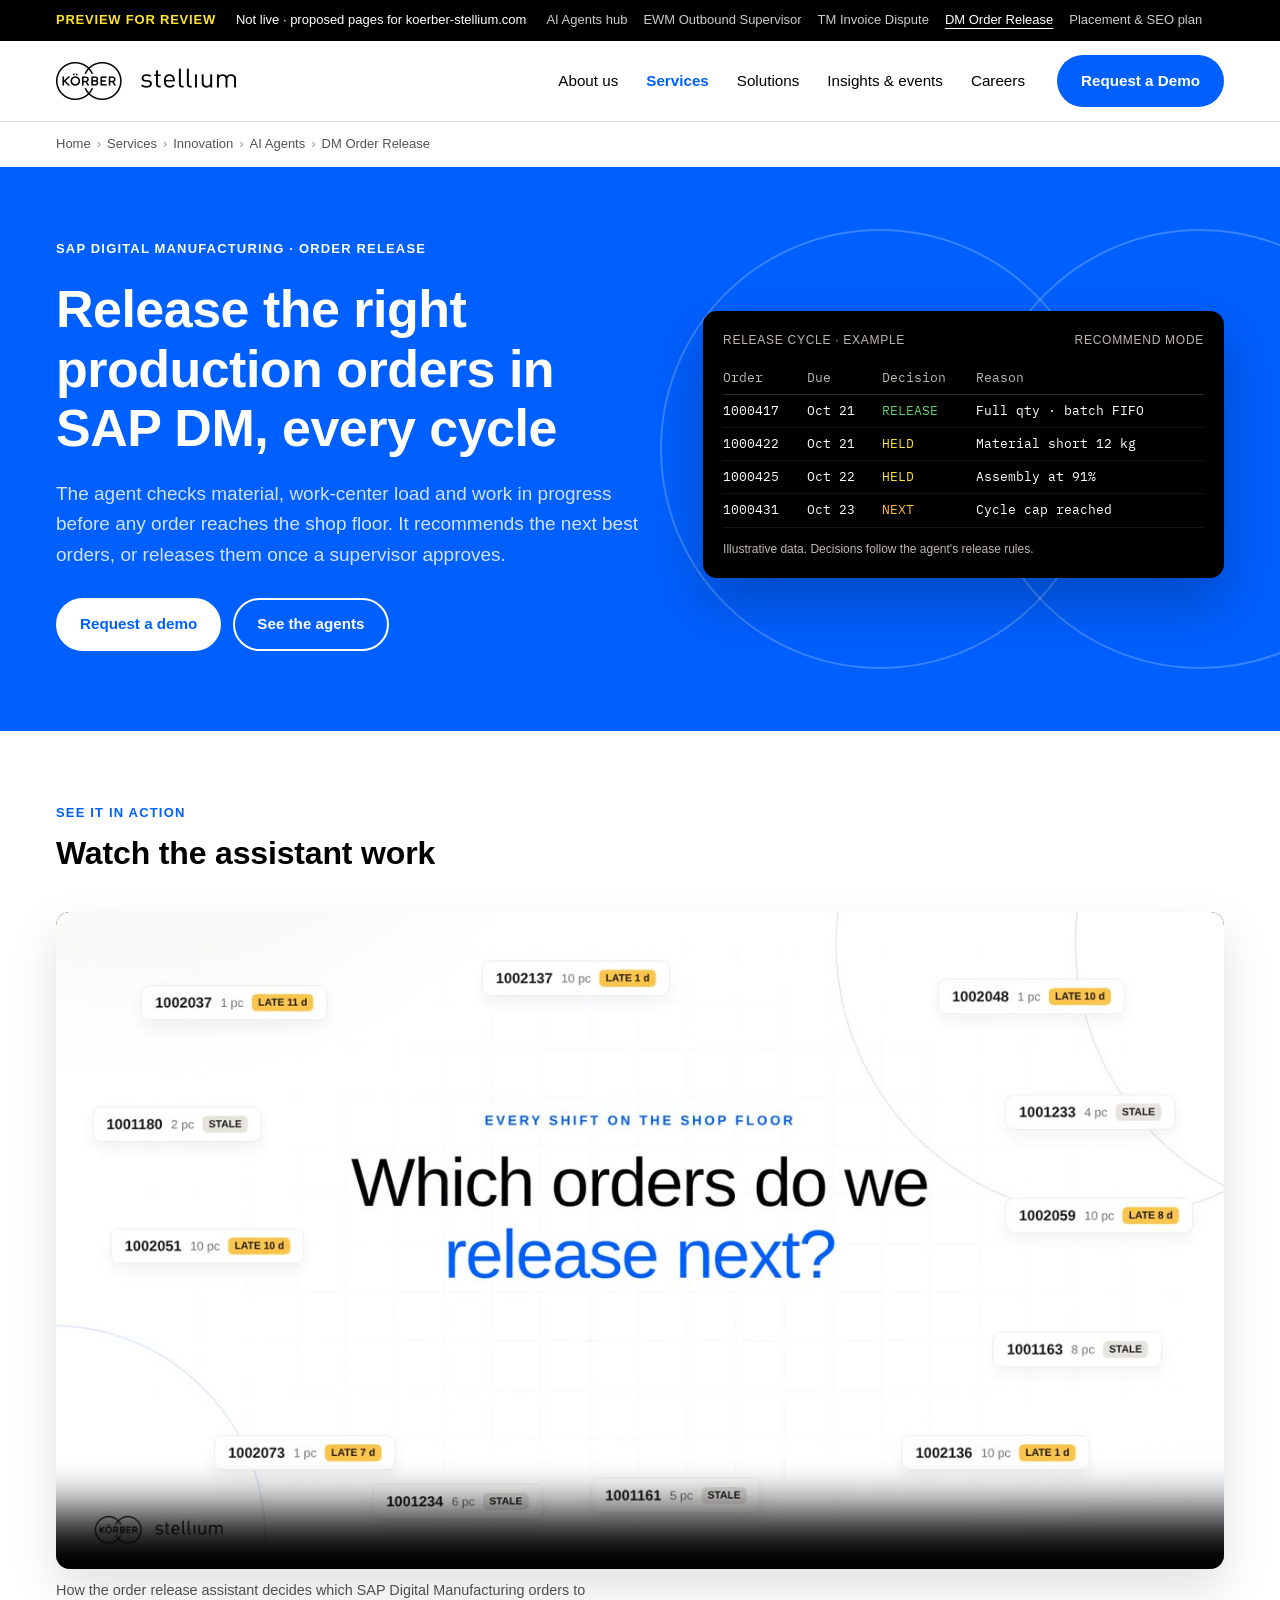
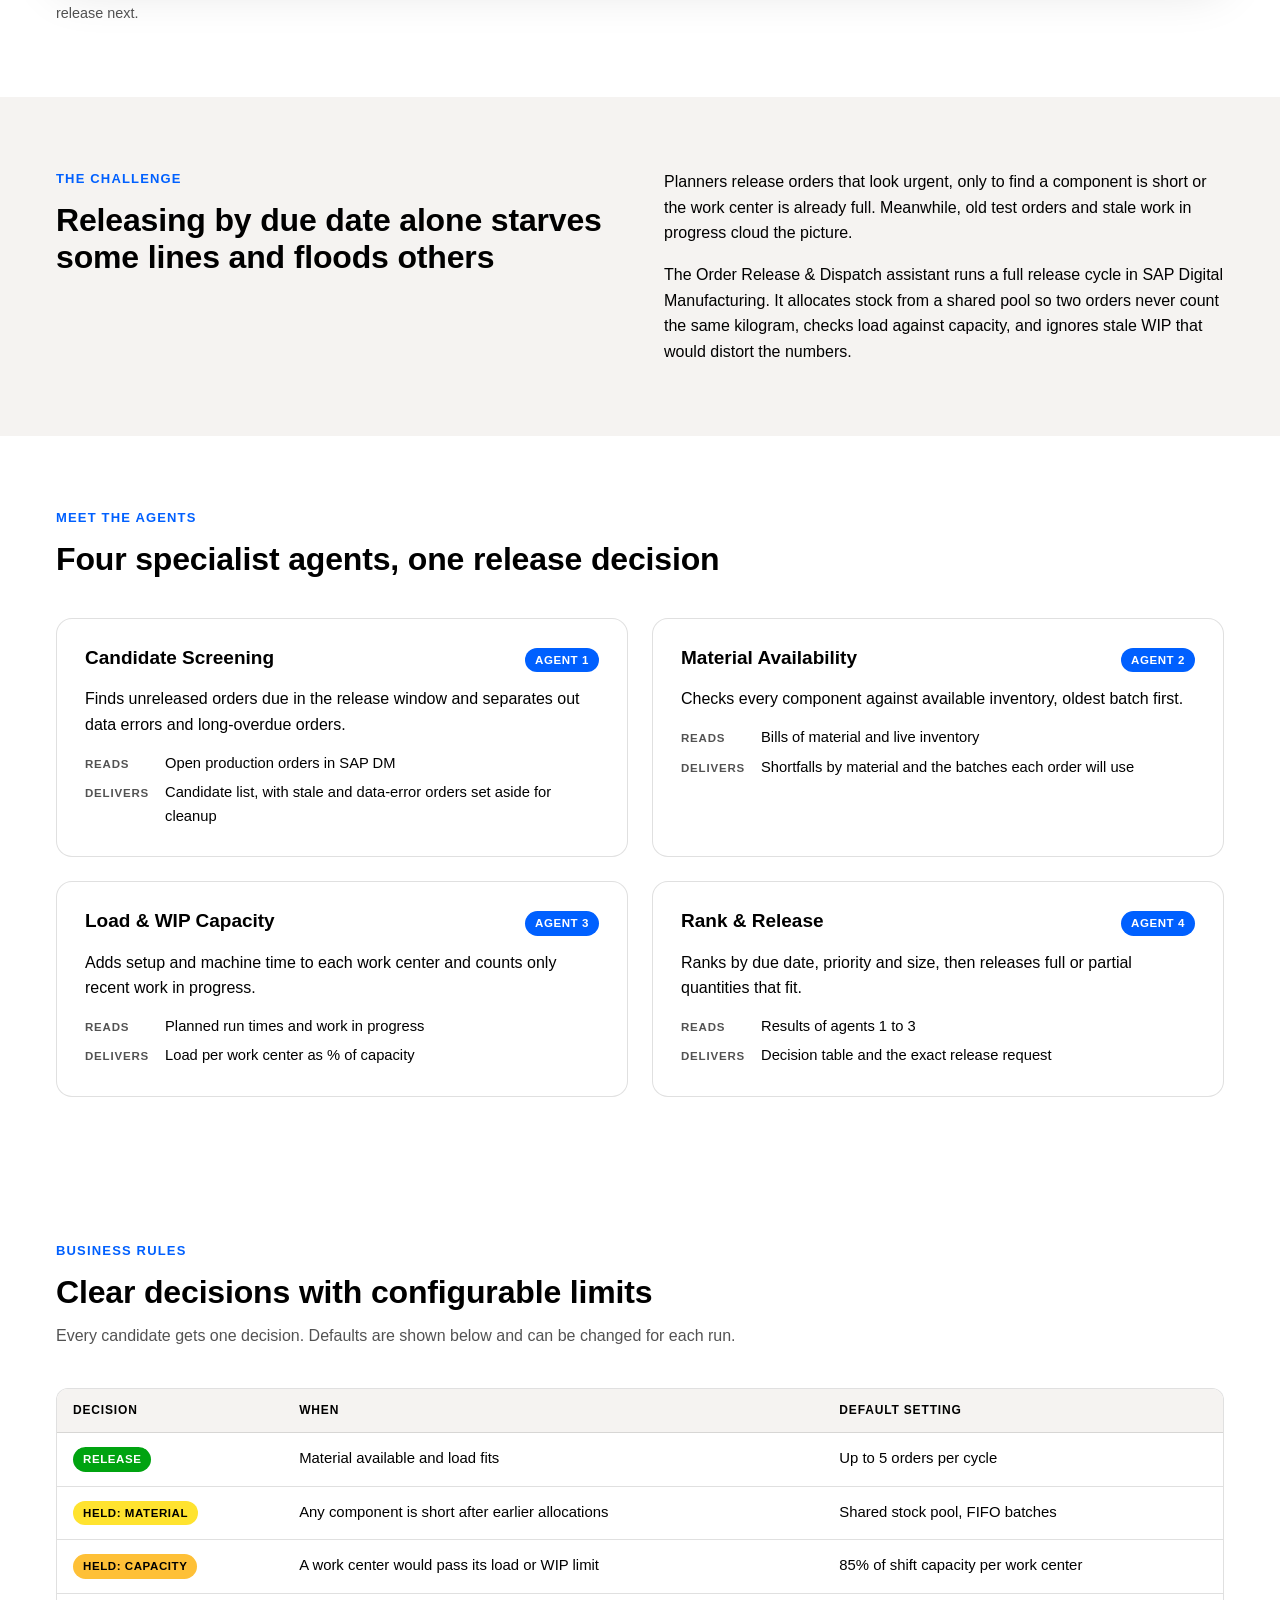
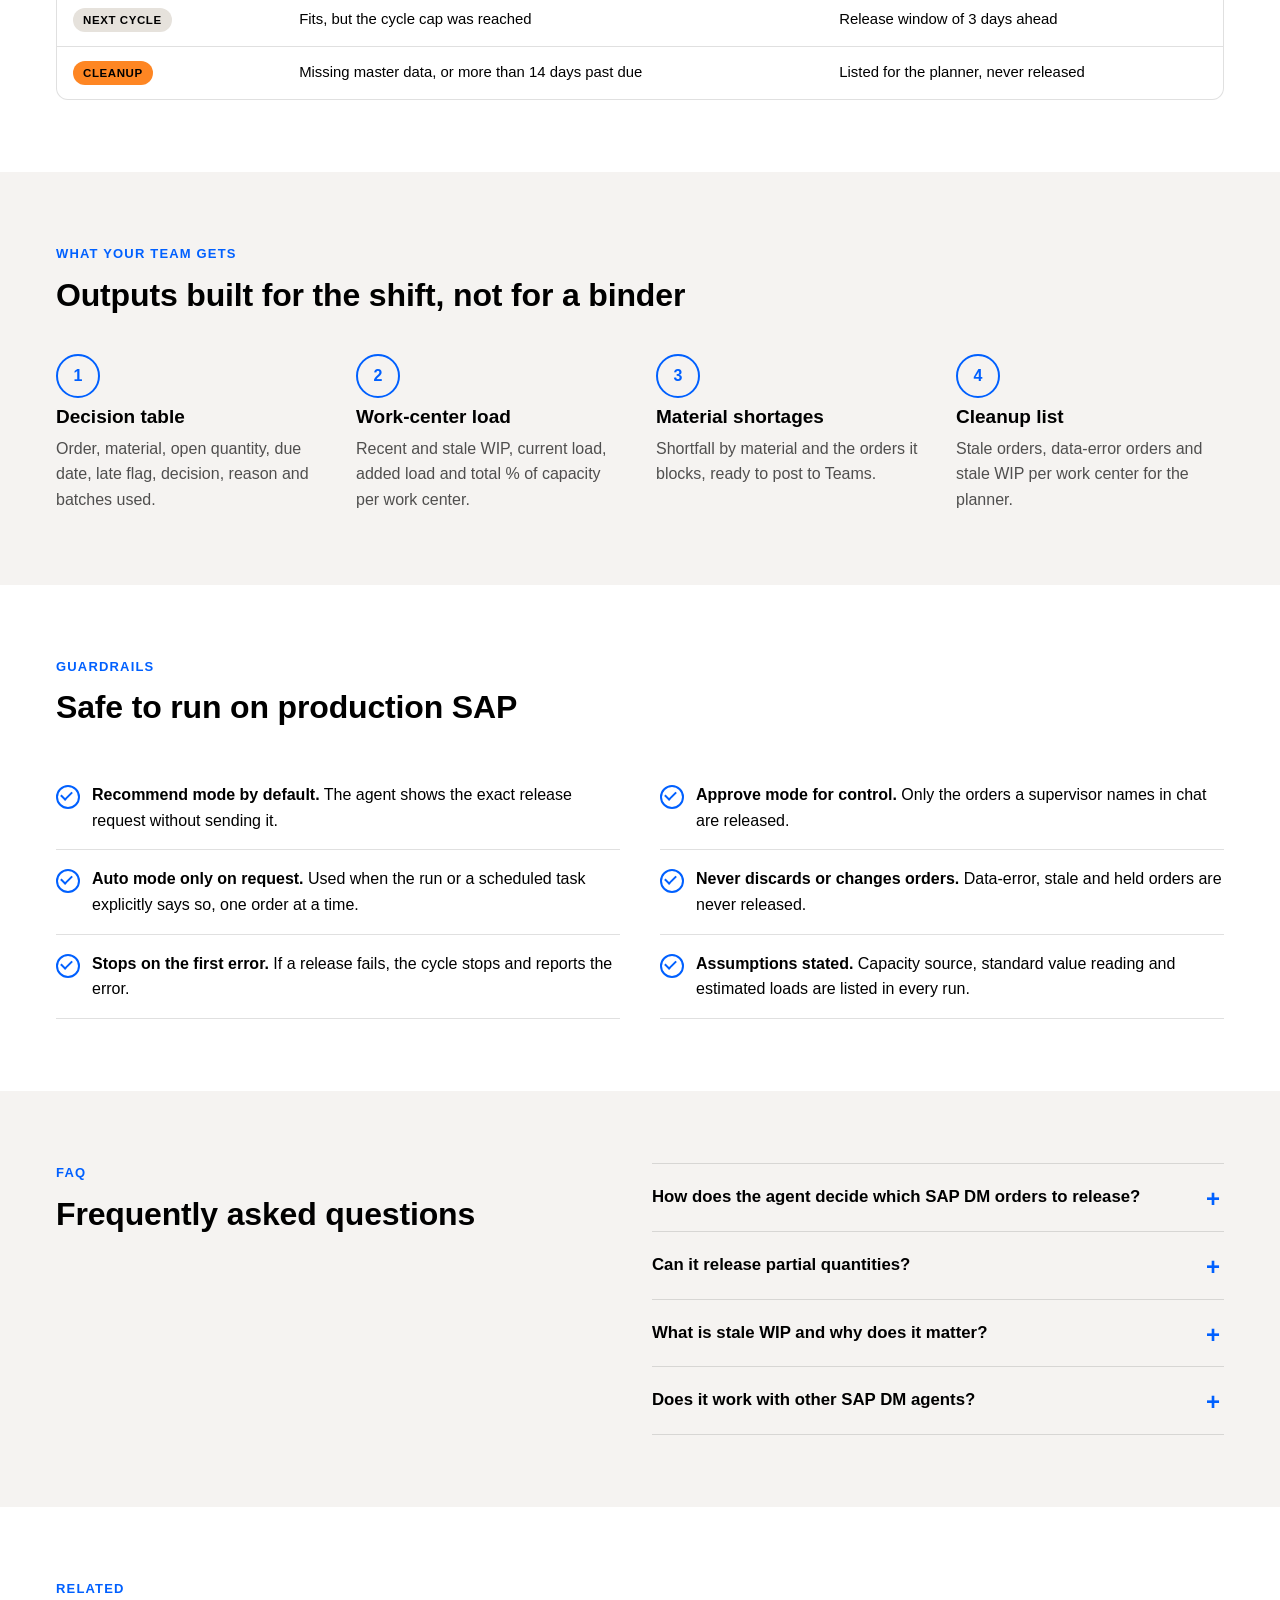
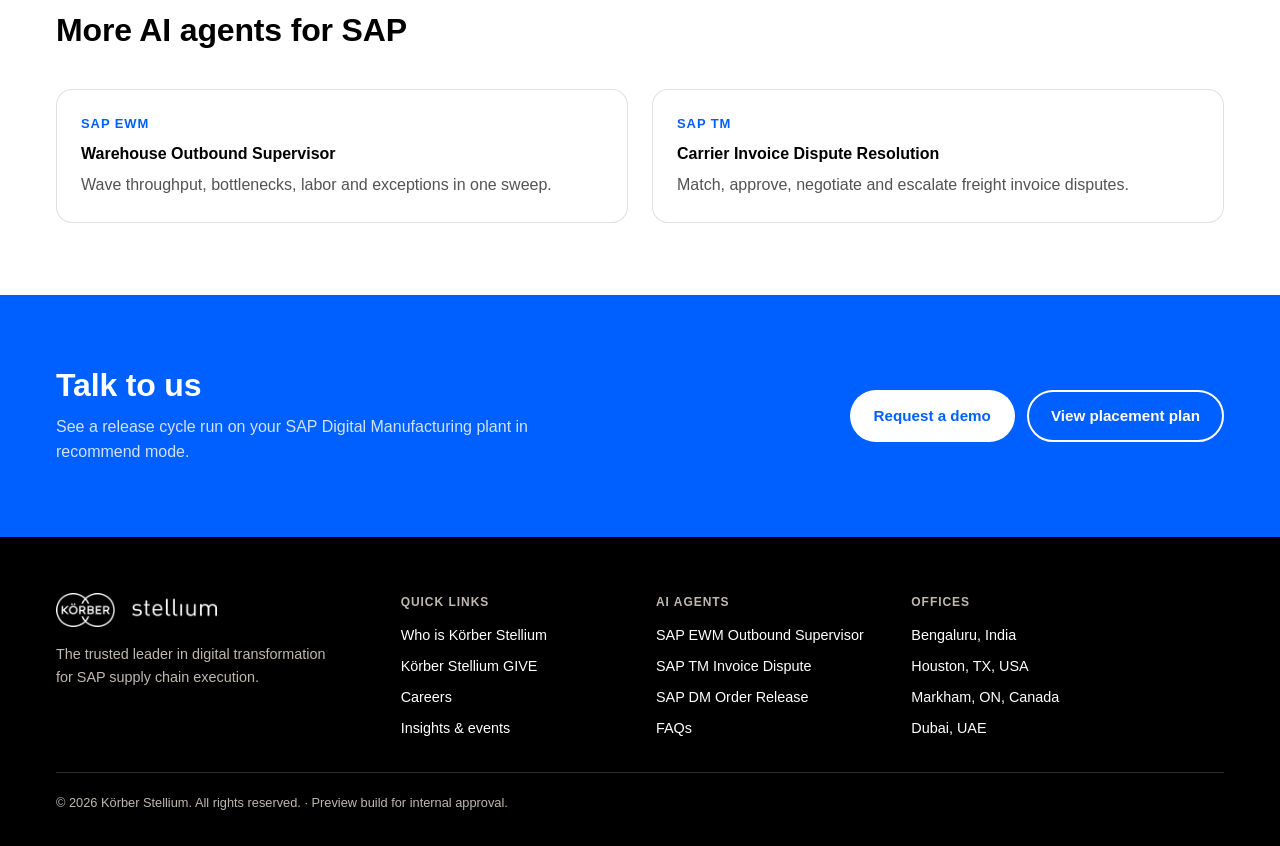
==== dm-order-release-agent.html @ d1a4d984 "first commit" ====
<!doctype html><html lang="en"><head><meta charset="utf-8"><meta name="viewport" content="width=device-width, initial-scale=1, viewport-fit=cover"><title>SAP DM Order Release AI Agent | Körber Stellium</title>
<meta name="claude:viewport-fit-sides" content="cover">
<meta name="description" content="AI agent for SAP Digital Manufacturing: checks material, load and WIP, then recommends or releases the next best production orders.">
<meta name="keywords" content="SAP Digital Manufacturing order release, SAP DM AI agent, production order dispatch, MES order release automation, WIP capacity check">
<meta name="robots" content="noindex, nofollow"><!-- preview only: switch to "index, follow" on koerber-stellium.com -->
<link rel="canonical" href="https://koerber-stellium.com/our-services/innovation/ai-agents/sap-dm-order-release-agent/">
<meta property="og:type" content="website"><meta property="og:site_name" content="Körber Stellium">
<meta property="og:title" content="SAP DM Order Release AI Agent | Körber Stellium"><meta property="og:description" content="AI agent for SAP Digital Manufacturing: checks material, load and WIP, then recommends or releases the next best production orders."><meta property="og:url" content="https://koerber-stellium.com/our-services/innovation/ai-agents/sap-dm-order-release-agent/">
<meta property="og:image" content="https://koerber-stellium.com/wp-content/uploads/ai-agents/dm-order-release-agent.jpg"><meta property="og:image:width" content="1280"><meta property="og:image:height" content="720"><meta property="og:image:alt" content="SAP DM Order Release AI Agent | Körber Stellium"><meta name="twitter:card" content="summary_large_image"><meta name="twitter:image" content="https://koerber-stellium.com/wp-content/uploads/ai-agents/dm-order-release-agent.jpg"><meta name="twitter:title" content="SAP DM Order Release AI Agent | Körber Stellium"><meta name="twitter:description" content="AI agent for SAP Digital Manufacturing: checks material, load and WIP, then recommends or releases the next best production orders.">
<link rel="preconnect" href="https://fonts.googleapis.com"><link rel="stylesheet" href="https://fonts.googleapis.com/css2?family=IBM+Plex+Mono:wght@400;600&display=swap"><link rel="stylesheet" href="styles.css"><script type="application/ld+json">{"@context": "https://schema.org", "@type": "BreadcrumbList", "itemListElement": [{"@type": "ListItem", "position": 1, "name": "Home", "item": "https://koerber-stellium.com/"}, {"@type": "ListItem", "position": 2, "name": "Services", "item": "https://koerber-stellium.com/our-services/"}, {"@type": "ListItem", "position": 3, "name": "Innovation", "item": "https://koerber-stellium.com/our-services/innovation/"}, {"@type": "ListItem", "position": 4, "name": "AI Agents", "item": "https://koerber-stellium.com/our-services/innovation/ai-agents/"}, {"@type": "ListItem", "position": 5, "name": "DM Order Release", "item": "https://koerber-stellium.com/our-services/innovation/ai-agents/sap-dm-order-release-agent/"}]}</script><script type="application/ld+json">{"@context": "https://schema.org", "@type": "FAQPage", "mainEntity": [{"@type": "Question", "name": "How does the agent decide which SAP DM orders to release?", "acceptedAnswer": {"@type": "Answer", "text": "It screens orders due in the release window, checks material availability and work-center load, ranks them by due date, priority and open quantity, and releases those that fit within the limits."}}, {"@type": "Question", "name": "Can it release partial quantities?", "acceptedAnswer": {"@type": "Answer", "text": "Yes. If the full quantity would exceed a work-center limit, it tries a partial quantity that fits before holding the order."}}, {"@type": "Question", "name": "What is stale WIP and why does it matter?", "acceptedAnswer": {"@type": "Answer", "text": "Work in progress with no activity for more than 48 hours. The agent counts them separately so old, open jobs do not block new releases."}}, {"@type": "Question", "name": "Does it work with other SAP DM agents?", "acceptedAnswer": {"@type": "Answer", "text": "Yes. It works alongside the DM Supervisor agent for shop-floor monitoring and the Breakdown Recovery agent, which plans recovery when a machine goes down."}}]}</script><script type="application/ld+json">{"@context": "https://schema.org", "@type": "VideoObject", "name": "SAP DM Order Release AI Agent in action", "description": "How the order release assistant decides which SAP Digital Manufacturing orders to release next.", "thumbnailUrl": "https://koerber-stellium.com/wp-content/uploads/ai-agents/dm-order-release-agent.jpg", "contentUrl": "https://koerber-stellium.com/wp-content/uploads/ai-agents/dm-order-release-agent.mp4", "uploadDate": "2026-10-21", "duration": "PT30S", "publisher": {"@type": "Organization", "name": "Körber Stellium"}}</script><script type="application/ld+json">{"@context": "https://schema.org", "@type": "SoftwareApplication", "name": "Körber Stellium SAP DM Order Release AI Agent", "applicationCategory": "BusinessApplication", "operatingSystem": "SAP S/4HANA, SAP BTP", "description": "AI agent that checks material, load and WIP in SAP Digital Manufacturing and recommends or releases production orders.", "url": "https://koerber-stellium.com/our-services/innovation/ai-agents/sap-dm-order-release-agent/", "provider": {"@type": "Organization", "name": "Körber Stellium", "url": "https://koerber-stellium.com/"}}</script></head><body><div class="review"><div class="wrap"><b>Preview for review</b><span>Not live · proposed pages for koerber-stellium.com</span><nav aria-label="Preview pages"><a href="index.html">AI Agents hub</a><a href="ewm-outbound-supervisor-agent.html">EWM Outbound Supervisor</a><a href="tm-invoice-dispute-agent.html">TM Invoice Dispute</a><a href="dm-order-release-agent.html" aria-current="page">DM Order Release</a><a href="placement-plan.html">Placement &amp; SEO plan</a></nav></div></div><header class="site"><div class="wrap">
<a class="logo" href="index.html" aria-label="Körber Stellium home"><img src="logo-black.png" alt="Körber Stellium" width="180" height="38"></a>
<nav class="mainnav" aria-label="Main"><a href="https://koerber-stellium.com/who-is-korber-stellium/">About us</a><a class="on" href="https://koerber-stellium.com/our-services/">Services</a><a href="https://koerber-stellium.com/our-solutions/">Solutions</a><a href="https://koerber-stellium.com/insights-events/">Insights &amp; events</a><a href="https://koerber-stellium.com/careers-at-stellium/">Careers</a></nav>
<a class="btn btn-blue" href="https://koerber-stellium.com/contact-us/">Request a Demo</a>
</div></header><nav class="crumbs wrap" aria-label="Breadcrumb"><ol><li><a href="https://koerber-stellium.com/">Home</a></li><li><a href="https://koerber-stellium.com/our-services/">Services</a></li><li><a href="https://koerber-stellium.com/our-services/innovation/">Innovation</a></li><li><a href="index.html">AI Agents</a></li><li><span aria-current=page>DM Order Release</span></li></ol></nav>
<main>
<section class="hero"><div class="rings" aria-hidden="true"><i></i><i></i></div><div class="wrap">
<div class="copy"><p class="eyebrow">SAP Digital Manufacturing · Order release</p><h1>Release the right production orders in SAP DM, every cycle</h1><p class="lead">The agent checks material, work-center load and work in progress before any order reaches the shop floor. It recommends the next best orders, or releases them once a supervisor approves.</p>
<div class="ctas"><a class="btn btn-white" href="https://koerber-stellium.com/contact-us/">Request a demo</a><a class="btn btn-ghost" href="#agents">See the agents</a></div></div>
<div class="console" role="img" aria-label="Example release cycle by the DM agent">
<div class="bar"><span>Release cycle · example</span><span>recommend mode</span></div>
<div class="scroll"><table><thead><tr><th>Order</th><th>Due</th><th>Decision</th><th>Reason</th></tr></thead><tbody>
<tr><td>1000417</td><td>Oct 21</td><td class="k-ok">RELEASE</td><td>Full qty · batch FIFO</td></tr>
<tr><td>1000422</td><td>Oct 21</td><td class="k-hold">HELD</td><td>Material short 12 kg</td></tr>
<tr><td>1000425</td><td>Oct 22</td><td class="k-hold">HELD</td><td>Assembly at 91%</td></tr>
<tr><td>1000431</td><td>Oct 23</td><td class="k-rec">NEXT</td><td>Cycle cap reached</td></tr>
</tbody></table></div>
<p class="note">Illustrative data. Decisions follow the agent's release rules.</p></div>
</div></section>
<section class="vidsec"><div class="wrap">
<div class="sec-head"><p class="eyebrow" style="color:var(--blue)">See it in action</p><h2>Watch the assistant work</h2></div>
<figure class="vid"><video controls playsinline preload="metadata" poster="media/dm-order-release-agent.jpg" aria-label="SAP DM Order Release AI Agent in action"><source src="media/dm-order-release-agent.mp4" type="video/mp4"></video><figcaption>How the order release assistant decides which SAP Digital Manufacturing orders to release next.</figcaption></figure></div></section>
<section class="cream"><div class="wrap grid2" style="align-items:start;gap:48px">
<div class="sec-head" style="margin:0"><p class="eyebrow" style="color:var(--blue)">The challenge</p><h2>Releasing by due date alone starves some lines and floods others</h2></div>
<div class="stack measure"><p>Planners release orders that look urgent, only to find a component is short or the work center is already full. Meanwhile, old test orders and stale work in progress cloud the picture.</p><p>The Order Release & Dispatch assistant runs a full release cycle in SAP Digital Manufacturing. It allocates stock from a shared pool so two orders never count the same kilogram, checks load against capacity, and ignores stale WIP that would distort the numbers.</p></div></div></section>
<section id="agents"><div class="wrap">
<div class="sec-head"><p class="eyebrow" style="color:var(--blue)">Meet the agents</p><h2>Four specialist agents, one release decision</h2></div>
<div class="grid2"><article class="agent"><div class="top"><h3>Candidate Screening</h3><span class="chip c-blue">Agent 1</span></div><p>Finds unreleased orders due in the release window and separates out data errors and long-overdue orders.</p>
<dl><dt>Reads</dt><dd>Open production orders in SAP DM</dd><dt>Delivers</dt><dd>Candidate list, with stale and data-error orders set aside for cleanup</dd></dl></article><article class="agent"><div class="top"><h3>Material Availability</h3><span class="chip c-blue">Agent 2</span></div><p>Checks every component against available inventory, oldest batch first.</p>
<dl><dt>Reads</dt><dd>Bills of material and live inventory</dd><dt>Delivers</dt><dd>Shortfalls by material and the batches each order will use</dd></dl></article><article class="agent"><div class="top"><h3>Load &amp; WIP Capacity</h3><span class="chip c-blue">Agent 3</span></div><p>Adds setup and machine time to each work center and counts only recent work in progress.</p>
<dl><dt>Reads</dt><dd>Planned run times and work in progress</dd><dt>Delivers</dt><dd>Load per work center as % of capacity</dd></dl></article><article class="agent"><div class="top"><h3>Rank &amp; Release</h3><span class="chip c-blue">Agent 4</span></div><p>Ranks by due date, priority and size, then releases full or partial quantities that fit.</p>
<dl><dt>Reads</dt><dd>Results of agents 1 to 3</dd><dt>Delivers</dt><dd>Decision table and the exact release request</dd></dl></article></div></div></section>
<section><div class="wrap">
<div class="sec-head"><p class="eyebrow" style="color:var(--blue)">Business rules</p><h2>Clear decisions with configurable limits</h2><p>Every candidate gets one decision. Defaults are shown below and can be changed for each run.</p></div>
<div class="tblwrap"><table class="tbl"><thead><tr><th>Decision</th><th>When</th><th>Default setting</th></tr></thead><tbody><tr><td><span class="chip c-ok">Release</span></td><td>Material available and load fits</td><td>Up to 5 orders per cycle</td></tr><tr><td><span class="chip c-advise">Held: material</span></td><td>Any component is short after earlier allocations</td><td>Shared stock pool, FIFO batches</td></tr><tr><td><span class="chip c-rec">Held: capacity</span></td><td>A work center would pass its load or WIP limit</td><td>85% of shift capacity per work center</td></tr><tr><td><span class="chip c-watch">Next cycle</span></td><td>Fits, but the cycle cap was reached</td><td>Release window of 3 days ahead</td></tr><tr><td><span class="chip c-esc">Cleanup</span></td><td>Missing master data, or more than 14 days past due</td><td>Listed for the planner, never released</td></tr></tbody></table></div></div></section>
<section class="cream"><div class="wrap">
<div class="sec-head"><p class="eyebrow" style="color:var(--blue)">What your team gets</p><h2>Outputs built for the shift, not for a binder</h2></div>
<div class="grid4"><div class="feat"><div class="ico" aria-hidden="true">1</div><h3>Decision table</h3><p>Order, material, open quantity, due date, late flag, decision, reason and batches used.</p></div><div class="feat"><div class="ico" aria-hidden="true">2</div><h3>Work-center load</h3><p>Recent and stale WIP, current load, added load and total % of capacity per work center.</p></div><div class="feat"><div class="ico" aria-hidden="true">3</div><h3>Material shortages</h3><p>Shortfall by material and the orders it blocks, ready to post to Teams.</p></div><div class="feat"><div class="ico" aria-hidden="true">4</div><h3>Cleanup list</h3><p>Stale orders, data-error orders and stale WIP per work center for the planner.</p></div></div></div></section>
<section><div class="wrap">
<div class="sec-head"><p class="eyebrow" style="color:var(--blue)">Guardrails</p><h2>Safe to run on production SAP</h2></div>
<ul class="guards"><li><b>Recommend mode by default.</b> The agent shows the exact release request without sending it.</li><li><b>Approve mode for control.</b> Only the orders a supervisor names in chat are released.</li><li><b>Auto mode only on request.</b> Used when the run or a scheduled task explicitly says so, one order at a time.</li><li><b>Never discards or changes orders.</b> Data-error, stale and held orders are never released.</li><li><b>Stops on the first error.</b> If a release fails, the cycle stops and reports the error.</li><li><b>Assumptions stated.</b> Capacity source, standard value reading and estimated loads are listed in every run.</li></ul></div></section>
<section class="cream"><div class="wrap grid2" style="align-items:start">
<div class="sec-head" style="margin:0"><p class="eyebrow" style="color:var(--blue)">FAQ</p><h2>Frequently asked questions</h2></div>
<div class="faq"><details><summary>How does the agent decide which SAP DM orders to release?</summary><p>It screens orders due in the release window, checks material availability and work-center load, ranks them by due date, priority and open quantity, and releases those that fit within the limits.</p></details><details><summary>Can it release partial quantities?</summary><p>Yes. If the full quantity would exceed a work-center limit, it tries a partial quantity that fits before holding the order.</p></details><details><summary>What is stale WIP and why does it matter?</summary><p>Work in progress with no activity for more than 48 hours. The agent counts them separately so old, open jobs do not block new releases.</p></details><details><summary>Does it work with other SAP DM agents?</summary><p>Yes. It works alongside the DM Supervisor agent for shop-floor monitoring and the Breakdown Recovery agent, which plans recovery when a machine goes down.</p></details></div></div></section>
<section><div class="wrap"><div class="sec-head"><p class="eyebrow" style="color:var(--blue)">Related</p><h2>More AI agents for SAP</h2></div><div class="related"><a href="ewm-outbound-supervisor-agent.html"><span>SAP EWM</span><b>Warehouse Outbound Supervisor</b><p style="color:var(--muted)">Wave throughput, bottlenecks, labor and exceptions in one sweep.</p></a><a href="tm-invoice-dispute-agent.html"><span>SAP TM</span><b>Carrier Invoice Dispute Resolution</b><p style="color:var(--muted)">Match, approve, negotiate and escalate freight invoice disputes.</p></a></div></div></section>
</main><section class="talk"><div class="wrap"><div><h2>Talk to us</h2><p>See a release cycle run on your SAP Digital Manufacturing plant in recommend mode.</p></div>
<div style="display:flex;gap:12px;flex-wrap:wrap"><a class="btn btn-white" href="https://koerber-stellium.com/contact-us/">Request a demo</a><a class="btn btn-ghost" href="placement-plan.html">View placement plan</a></div></div></section><footer><div class="wrap">
<div class="stack"><a class="logo" href="index.html"><img src="logo-white.png" alt="Körber Stellium" width="160" height="34"></a><p style="color:var(--pebble);max-width:34ch">The trusted leader in digital transformation for SAP supply chain execution.</p></div>
<div><h4>Quick links</h4><ul><li><a href="https://koerber-stellium.com/who-is-korber-stellium/">Who is Körber Stellium</a></li><li><a href="https://koerber-stellium.com/stellium-give/">Körber Stellium GIVE</a></li><li><a href="https://koerber-stellium.com/careers-at-stellium/">Careers</a></li><li><a href="https://koerber-stellium.com/insights-events/">Insights &amp; events</a></li></ul></div>
<div><h4>AI agents</h4><ul><li><a href="ewm-outbound-supervisor-agent.html">SAP EWM Outbound Supervisor</a></li><li><a href="tm-invoice-dispute-agent.html">SAP TM Invoice Dispute</a></li><li><a href="dm-order-release-agent.html">SAP DM Order Release</a></li><li><a href="https://koerber-stellium.com/faq/">FAQs</a></li></ul></div>
<div><h4>Offices</h4><ul><li>Bengaluru, India</li><li>Houston, TX, USA</li><li>Markham, ON, Canada</li><li>Dubai, UAE</li></ul></div>
<p class="legal">© 2026 Körber Stellium. All rights reserved. · Preview build for internal approval.</p>
</div></footer></body></html>
---- styles.css ----
/* Layout: Körber Stellium site chrome (white header, blue hero band, cream sections, black footer); content in a 1200px column with 12-col feel */
:root{
  --blue:#0060FF; --ink:#000000; --paper:#FFFFFF; --cream:#F5F3F1; --sand:#E6E2DC; --pebble:#BFB8AF; --stone:#9D968D;
  --lemon:#FFE32F; --amber:#FEC037; --orange:#FE8623; --green:#00A310;
  --muted:rgba(0,0,0,.68); --line:rgba(0,0,0,.12); --on-blue-muted:rgba(255,255,255,.82);
  --sans:Arial,"Helvetica Neue",Helvetica,sans-serif;
  --mono:"IBM Plex Mono",ui-monospace,SFMono-Regular,Menlo,Consolas,monospace;
  --s1:.8125rem; --s2:1rem; --s3:1.1875rem; --s4:1.5rem; --s5:2rem; --s6:clamp(2rem,4.4vw,3.25rem);
  color-scheme:light;
}
*{box-sizing:border-box}
body{background:var(--paper);color:var(--ink);font-family:var(--sans);font-size:var(--s2);line-height:1.6;margin:0}
a{color:var(--blue)}
a:focus-visible,button:focus-visible{outline:3px solid var(--blue);outline-offset:3px}
h1,h2,h3{text-wrap:balance;line-height:1.15;margin:0;font-weight:700}
h1{font-size:var(--s6);letter-spacing:-.01em}
h2{font-size:var(--s5);letter-spacing:-.005em}
h3{font-size:var(--s3)}
p{margin:0}
.wrap{max-width:1200px;margin:0 auto;padding-left:max(16px,env(safe-area-inset-left,0px));padding-right:max(16px,env(safe-area-inset-right,0px))}
.eyebrow{font-size:var(--s1);text-transform:uppercase;letter-spacing:.09em;font-weight:700}
.lead{font-size:var(--s3);max-width:60ch}
.measure{max-width:65ch}
section{padding-block:72px}
.cream{background:var(--cream)}
.stack{display:flex;flex-direction:column;gap:16px}
.sec-head{display:flex;flex-direction:column;gap:12px;margin-bottom:40px;max-width:760px}
.sec-head p{color:var(--muted)}

/* review bar */
.review{background:var(--ink);color:var(--paper);font-size:var(--s1)}
.review .wrap{display:flex;flex-wrap:wrap;gap:8px 20px;align-items:center;padding-block:10px}
.review b{color:var(--lemon);letter-spacing:.06em;text-transform:uppercase}
.review nav{display:flex;flex-wrap:wrap;gap:4px 16px}
.review a{color:var(--paper);text-decoration:none;opacity:.8}
.review a[aria-current]{opacity:1;text-decoration:underline;text-underline-offset:4px}
.review a:hover{opacity:1}

/* header */
header.site{background:var(--paper);border-bottom:1px solid var(--line);position:sticky;top:env(safe-area-inset-top,0px);z-index:20}
body::before{content:"";position:fixed;inset:0 0 auto;height:env(safe-area-inset-top,0px);z-index:30;background:var(--ink)}
header.site .wrap{display:flex;align-items:center;gap:32px;padding-block:14px}
.logo img{height:38px;width:auto;display:block}
.mainnav{display:flex;gap:28px;font-size:.95rem;margin-left:auto}
.mainnav a{color:var(--ink);text-decoration:none}
.mainnav a.on{color:var(--blue);font-weight:700}
.mainnav a:hover{color:var(--blue)}
.btn{display:inline-flex;align-items:center;gap:8px;padding:12px 22px;border-radius:999px;font-weight:700;text-decoration:none;font-size:.95rem;border:2px solid transparent;white-space:nowrap;transition:background .15s,color .15s}
.btn-blue{background:var(--blue);color:var(--paper)}
.btn-blue:hover{background:var(--ink)}
.btn-white{background:var(--paper);color:var(--blue)}
.btn-white:hover{background:var(--ink);color:var(--paper)}
.btn-ghost{border-color:var(--paper);color:var(--paper)}
.btn-ghost:hover{background:var(--paper);color:var(--blue)}
@media (max-width:900px){.mainnav{display:none}header.site .btn{margin-left:auto}}
@media (max-width:480px){.logo img{height:30px}header.site .btn{padding:10px 16px;font-size:.85rem}.review span{display:none}}

/* breadcrumb */
.crumbs{font-size:var(--s1);padding-block:12px;color:var(--muted)}
.crumbs ol{list-style:none;display:flex;flex-wrap:wrap;gap:6px;margin:0;padding:0}
.crumbs li+li::before{content:"›";margin-right:6px;color:var(--stone)}
.crumbs a{color:var(--muted);text-decoration:none}
.crumbs a:hover{color:var(--blue)}

/* hero */
.hero{background:var(--blue);color:var(--paper);position:relative;overflow:hidden;padding-block:72px 80px}
.hero .wrap{position:relative;z-index:1;display:grid;grid-template-columns:minmax(0,1.15fr) minmax(0,1fr);gap:48px;align-items:center}
.hero .copy{display:flex;flex-direction:column;gap:20px;min-width:0}
.hero .lead{color:var(--on-blue-muted)}
.hero .ctas{display:flex;flex-wrap:wrap;gap:12px;margin-top:8px}
.rings{position:absolute;right:-140px;top:50%;width:760px;height:440px;transform:translateY(-50%);pointer-events:none}
.rings i{position:absolute;top:0;width:440px;height:440px;border:2px solid rgba(255,255,255,.22);border-radius:50%}
.rings i:first-child{left:0}.rings i:last-child{left:320px}
@media (max-width:900px){.hero .wrap{grid-template-columns:1fr}.rings{right:-380px}}

/* console sample */
.console{background:var(--ink);color:var(--paper);border-radius:14px;padding:20px;font-family:var(--mono);font-size:.8125rem;line-height:1.55;min-width:0;box-shadow:0 24px 60px rgba(0,0,0,.25)}
.console .bar{display:flex;justify-content:space-between;gap:12px;font-family:var(--sans);font-size:.75rem;letter-spacing:.06em;text-transform:uppercase;color:var(--pebble);margin-bottom:14px}
.console .scroll{overflow-x:auto}
.console pre{margin:0;white-space:pre;font-family:inherit}
.console table{border-collapse:collapse;width:100%;font-variant-numeric:tabular-nums;white-space:nowrap}
.console th{color:var(--pebble);font-weight:400;text-align:left;padding:4px 10px 6px 0;border-bottom:1px solid rgba(255,255,255,.18)}
.console td{padding:6px 10px 6px 0;border-bottom:1px solid rgba(255,255,255,.08)}
.console .note{font-family:var(--sans);font-size:.75rem;color:var(--pebble);margin-top:12px}
.k-esc{color:var(--orange)}.k-rec{color:var(--amber)}.k-ok{color:#5BD36A}.k-hold{color:var(--lemon)}

/* chips */
.chip{display:inline-block;font-family:var(--sans);font-size:.72rem;font-weight:700;letter-spacing:.05em;text-transform:uppercase;padding:3px 10px;border-radius:999px;white-space:nowrap}
.c-watch{background:var(--sand);color:var(--ink)}.c-advise{background:var(--lemon);color:var(--ink)}
.c-rec{background:var(--amber);color:var(--ink)}.c-esc{background:var(--orange);color:var(--ink)}
.c-ok{background:var(--green);color:var(--paper)}.c-blue{background:var(--blue);color:var(--paper)}

/* fact strip */
.facts{border-bottom:1px solid var(--line)}
.facts .wrap{display:grid;grid-template-columns:repeat(3,minmax(0,1fr));gap:24px;padding-block:28px}
.facts div{display:flex;flex-direction:column;gap:4px}
.facts b{font-size:var(--s4);color:var(--blue)}
.facts span{color:var(--muted);font-size:.9rem}
@media (max-width:600px){.facts .wrap{grid-template-columns:1fr;gap:16px}}

/* assistant cards */
.assistants{display:grid;grid-template-columns:repeat(3,minmax(0,1fr));gap:24px}
.acard{display:flex;flex-direction:column;gap:16px;background:var(--paper);border:1px solid var(--line);border-radius:16px;padding:28px;min-width:0}
.acard .sys{display:flex;justify-content:space-between;align-items:center;gap:12px}
.acard .sys strong{font-size:1.75rem;color:var(--blue);letter-spacing:-.01em}
.acard .role{color:var(--muted)}
.acard ul{list-style:none;margin:0;padding:0;border-top:1px solid var(--line)}
.acard li{padding:10px 0;border-bottom:1px solid var(--line);font-size:.95rem}
.acard .more{margin-top:auto;font-weight:700;text-decoration:none}
.acard .more:hover{text-decoration:underline}
@media (max-width:960px){.assistants{grid-template-columns:1fr}}

/* steps */
.steps{list-style:none;margin:0;padding:0;display:grid;grid-template-columns:repeat(6,minmax(0,1fr));gap:0;counter-reset:s;border-top:2px solid var(--ink)}
.steps li{counter-increment:s;padding:18px 18px 0 0;display:flex;flex-direction:column;gap:6px;min-width:0}
.steps li::before{content:counter(s,decimal-leading-zero);font-weight:700;color:var(--blue);font-size:var(--s1);letter-spacing:.08em}
.steps b{font-size:1rem}
.steps span{color:var(--muted);font-size:.9rem}
.steps li.human b{color:var(--blue)}
@media (max-width:960px){.steps{grid-template-columns:repeat(2,minmax(0,1fr));row-gap:24px}}

/* feature grid */
.grid2{display:grid;grid-template-columns:repeat(2,minmax(0,1fr));gap:24px}
.grid4{display:grid;grid-template-columns:repeat(4,minmax(0,1fr));gap:32px}
@media (max-width:900px){.grid4{grid-template-columns:repeat(2,minmax(0,1fr))}}
@media (max-width:700px){.grid2,.grid4{grid-template-columns:1fr}}
.feat{display:flex;flex-direction:column;gap:8px;min-width:0}
.feat p{color:var(--muted)}
.feat .ico{width:44px;height:44px;border-radius:50%;border:2px solid var(--blue);display:grid;place-items:center;color:var(--blue);font-weight:700}

/* agent cards (detail pages) */
.agent{background:var(--paper);border-radius:16px;padding:28px;display:flex;flex-direction:column;gap:14px;min-width:0;border:1px solid var(--line)}
.agent .top{display:flex;align-items:baseline;justify-content:space-between;gap:12px;flex-wrap:wrap}
.agent dl{margin:0;display:grid;grid-template-columns:auto 1fr;gap:6px 16px;font-size:.92rem}
.agent dt{color:var(--muted);text-transform:uppercase;font-size:.72rem;letter-spacing:.07em;padding-top:3px;font-weight:700}
.agent dd{margin:0;min-width:0}
.agent code,.tbl code{font-family:var(--mono);font-size:.82rem;background:var(--cream);padding:1px 6px;border-radius:4px;overflow-wrap:anywhere}

/* tables */
.tblwrap{overflow-x:auto;border:1px solid var(--line);border-radius:12px;background:var(--paper)}
.tbl{border-collapse:collapse;width:100%;font-size:.93rem;font-variant-numeric:tabular-nums}
.tbl th{text-align:left;background:var(--cream);font-size:.75rem;text-transform:uppercase;letter-spacing:.07em;padding:12px 16px;border-bottom:1px solid var(--line)}
.tbl td{padding:14px 16px;border-bottom:1px solid var(--line);vertical-align:top}
.tbl tr:last-child td{border-bottom:0}
.tbl td:first-child{font-weight:700}

/* guardrail list */
.guards{list-style:none;padding:0;margin:0;display:grid;grid-template-columns:repeat(2,minmax(0,1fr));gap:0 40px}
.guards li{padding:16px 0 16px 36px;border-bottom:1px solid var(--line);position:relative}
.guards li::before{content:"";position:absolute;left:0;top:19px;width:20px;height:20px;border-radius:50%;border:2px solid var(--blue)}
.guards li::after{content:"";position:absolute;left:7px;top:23px;width:5px;height:9px;border:solid var(--blue);border-width:0 2px 2px 0;transform:rotate(45deg)}
@media (max-width:700px){.guards{grid-template-columns:1fr}}

/* faq */
.faq{border-top:1px solid var(--line)}
.faq details{border-bottom:1px solid var(--line)}
.faq summary{cursor:pointer;padding:20px 40px 20px 0;font-weight:700;font-size:1.05rem;list-style:none;position:relative}
.faq summary::-webkit-details-marker{display:none}
.faq summary::after{content:"+";position:absolute;right:4px;top:16px;font-size:1.5rem;color:var(--blue)}
.faq details[open] summary::after{content:"–"}
.faq details p{padding:0 0 20px;color:var(--muted);max-width:70ch}

/* related + cta */
.related{display:grid;grid-template-columns:repeat(2,minmax(0,1fr));gap:24px}
.related a{display:flex;flex-direction:column;gap:6px;padding:24px;border-radius:16px;background:var(--paper);border:1px solid var(--line);text-decoration:none;color:var(--ink)}
.related a:hover{border-color:var(--blue)}
.related a span{color:var(--blue);font-weight:700;font-size:var(--s1);text-transform:uppercase;letter-spacing:.07em}
@media (max-width:700px){.related{grid-template-columns:1fr}}
.talk{background:var(--blue);color:var(--paper)}
.talk .wrap{display:flex;flex-wrap:wrap;gap:24px;align-items:center;justify-content:space-between}
.talk p{color:var(--on-blue-muted);max-width:56ch;margin-top:10px}

/* footer */
footer{background:var(--ink);color:var(--paper);font-size:.9rem}
footer .wrap{display:grid;grid-template-columns:1.4fr 1fr 1fr 1.4fr;gap:32px;padding-block:56px 32px}
footer h4{margin:0 0 12px;font-size:.75rem;text-transform:uppercase;letter-spacing:.08em;color:var(--pebble)}
footer ul{list-style:none;margin:0;padding:0;display:flex;flex-direction:column;gap:8px}
footer a{color:var(--paper);text-decoration:none}
footer a:hover{text-decoration:underline}
footer .logo img{height:34px}
footer .legal{grid-column:1/-1;border-top:1px solid rgba(255,255,255,.18);padding-top:20px;color:var(--pebble);font-size:.8rem}
@media (max-width:800px){footer .wrap{grid-template-columns:1fr 1fr}}

/* placement page */
.tree{font-size:.95rem;line-height:1.9;background:var(--paper);border:1px solid var(--line);border-radius:12px;padding:24px;overflow-x:auto}
.tree ul{list-style:none;margin:0;padding-left:22px;border-left:1px dashed var(--pebble)}
.tree>ul{border-left:0;padding-left:0}
.tree li{white-space:nowrap}
.tree .new{background:var(--blue);color:var(--paper);padding:2px 10px;border-radius:6px;font-weight:700}
.tree .touch{border-bottom:2px solid var(--amber)}
.legend{display:flex;flex-wrap:wrap;gap:16px;font-size:var(--s1);color:var(--muted);margin-top:12px}
.serp{border:1px solid var(--line);border-radius:12px;padding:16px 20px;background:var(--paper);display:flex;flex-direction:column;gap:2px;min-width:0}
.serp .u{font-size:.8rem;color:var(--muted);overflow-wrap:anywhere}
.serp .t{color:#1a0dab;font-size:1.1rem;font-family:Arial,sans-serif}
.serp .d{font-size:.88rem;color:var(--muted)}
@media (prefers-reduced-motion:reduce){*{transition:none!important}}

/* video */
.vid{margin:0;display:flex;flex-direction:column;gap:10px;min-width:0}
.vid video{width:100%;max-width:100%;aspect-ratio:16/9;background:var(--ink);border-radius:14px;display:block}
.vid figcaption{color:var(--muted);font-size:.9rem;max-width:70ch}
.vidsec .vid video{box-shadow:0 20px 50px rgba(0,0,0,.12)}
.vidgrid{display:grid;grid-template-columns:repeat(3,minmax(0,1fr));gap:24px}
@media (max-width:960px){.vidgrid{grid-template-columns:1fr}}
.vid .li{display:inline-block;margin-left:6px;font-weight:700;white-space:nowrap}
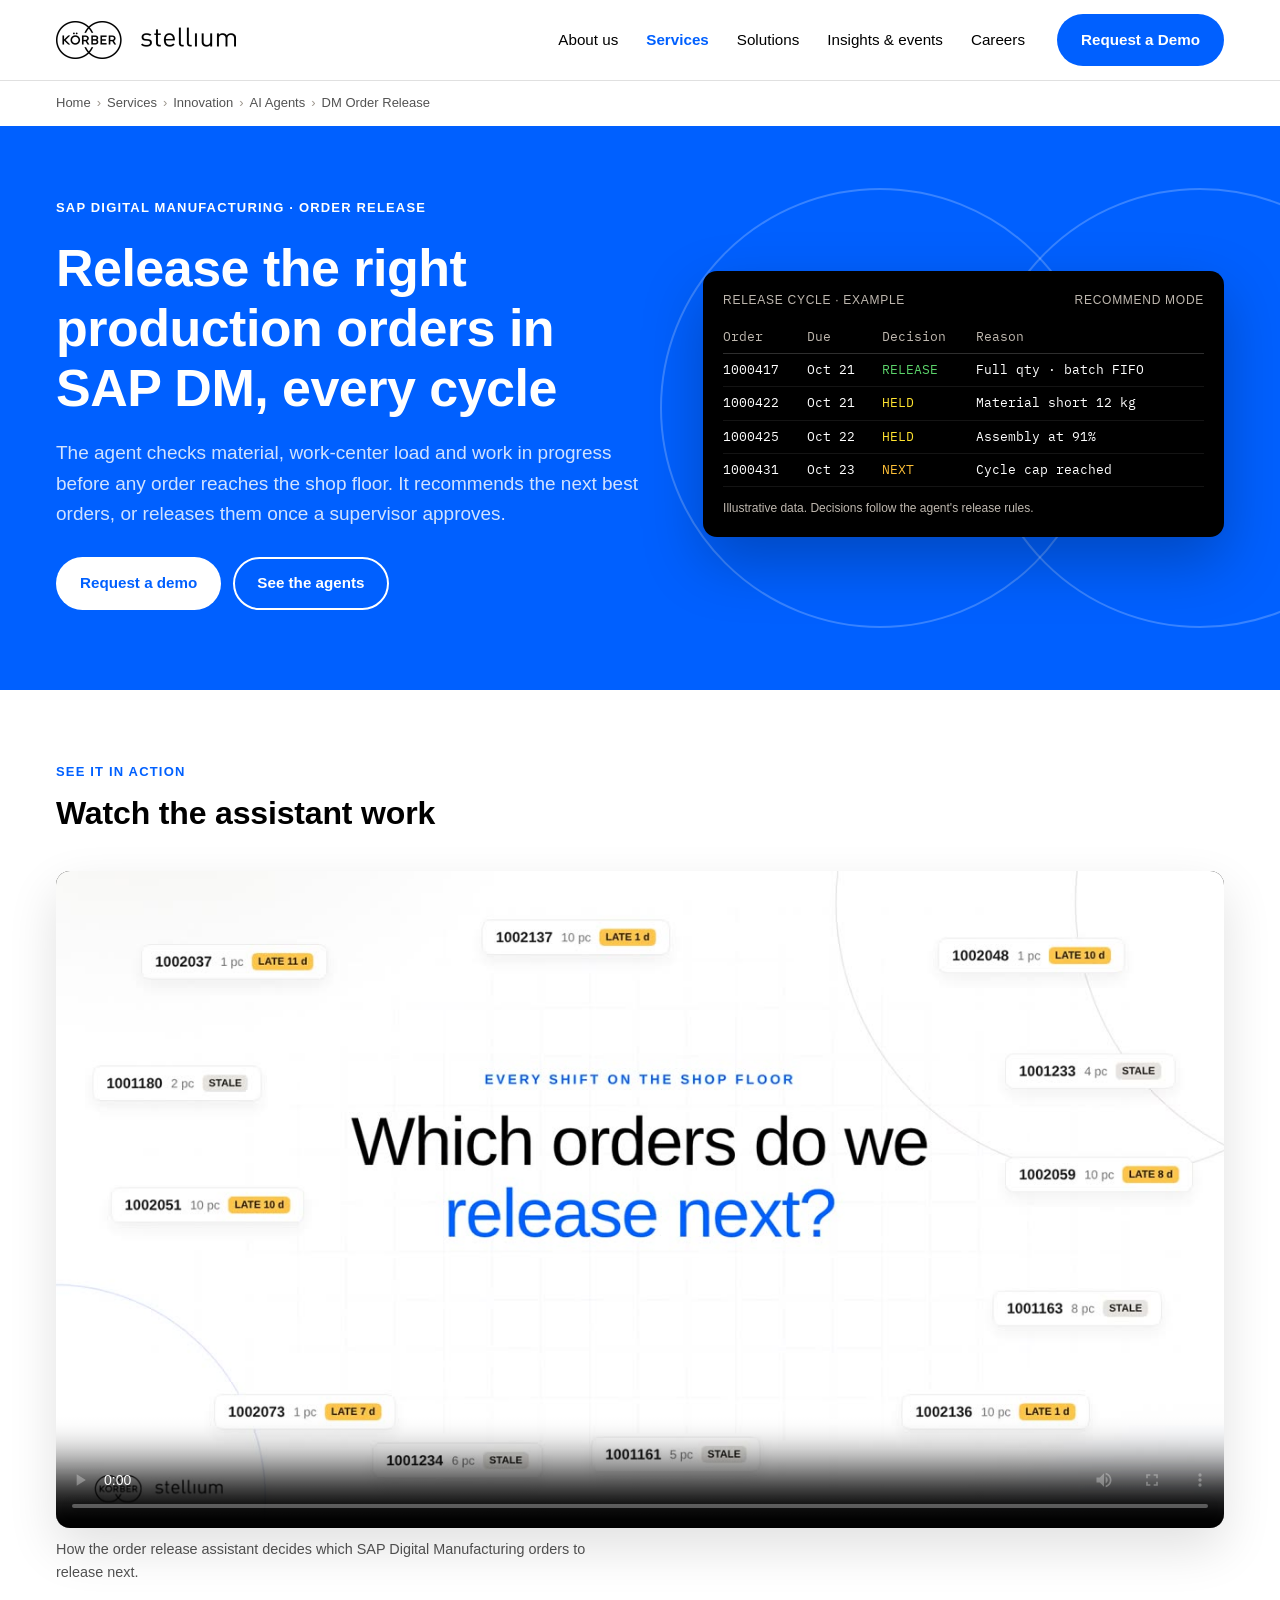
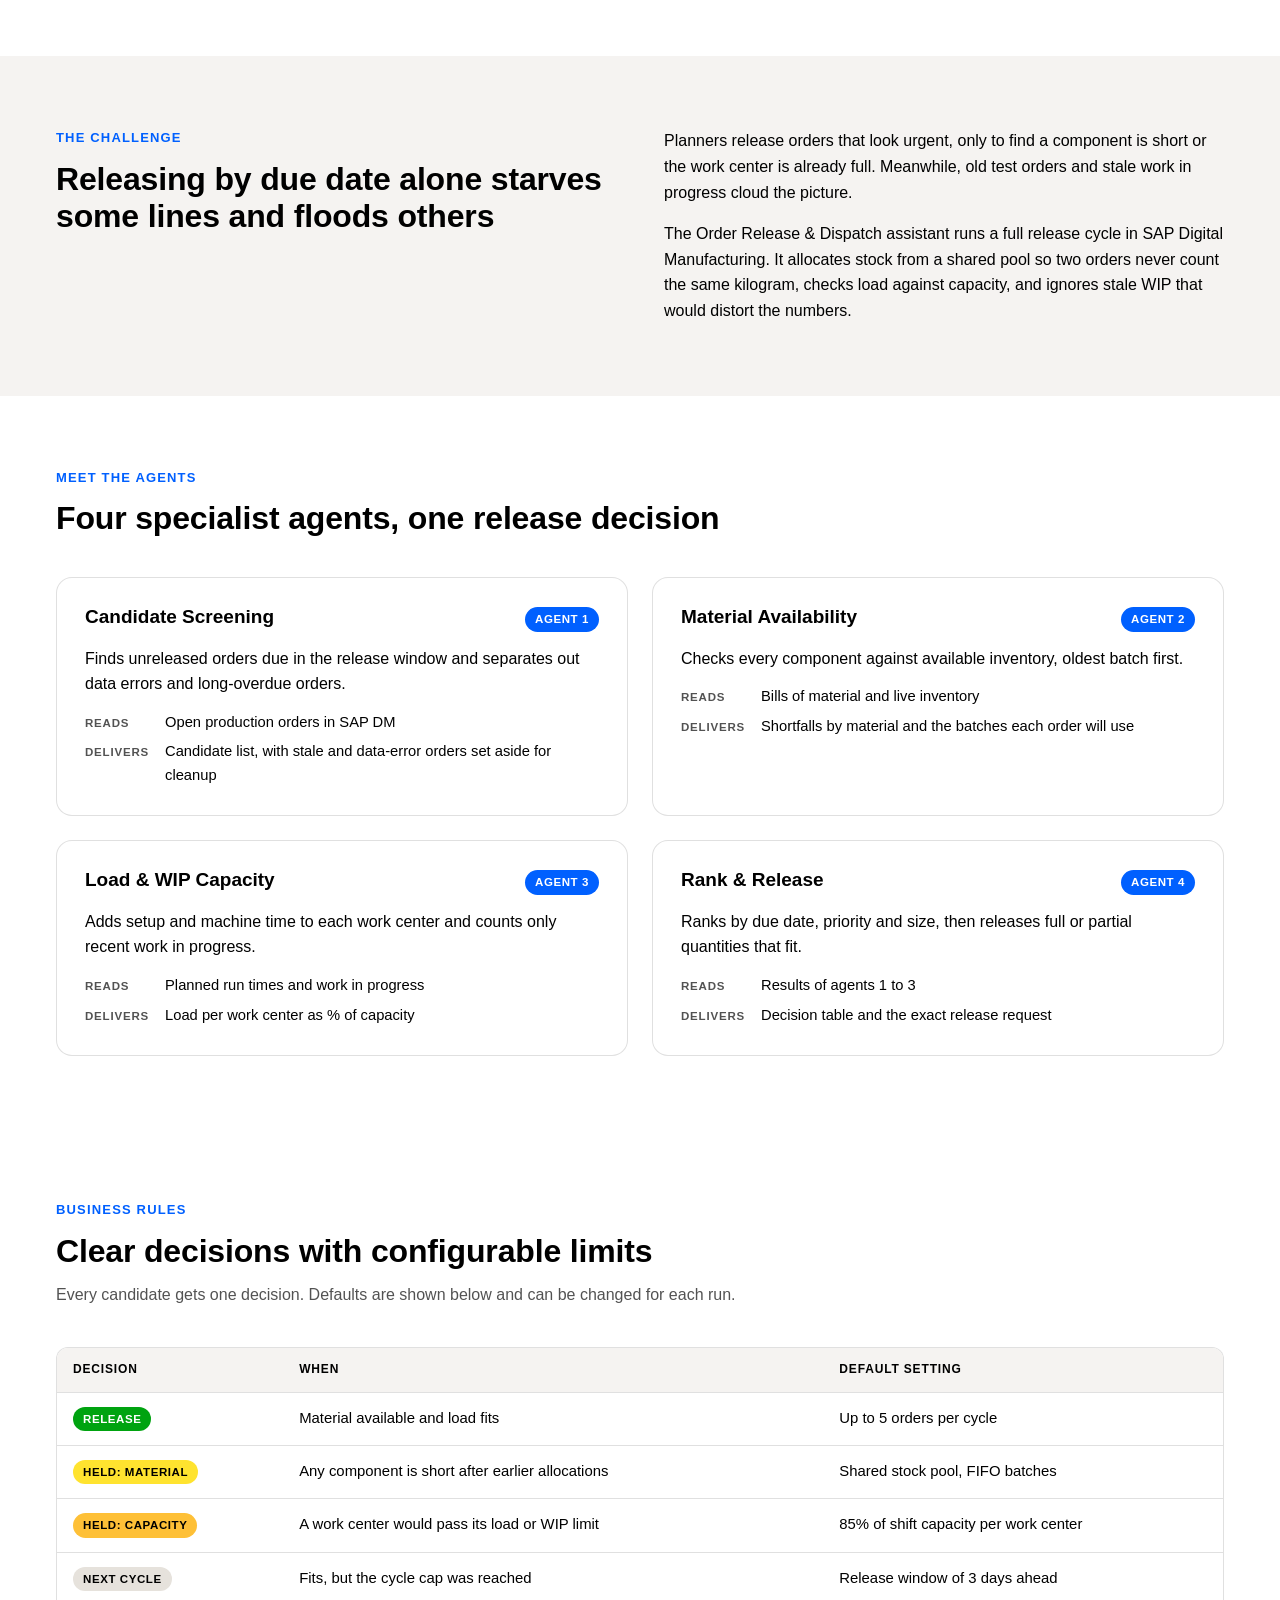
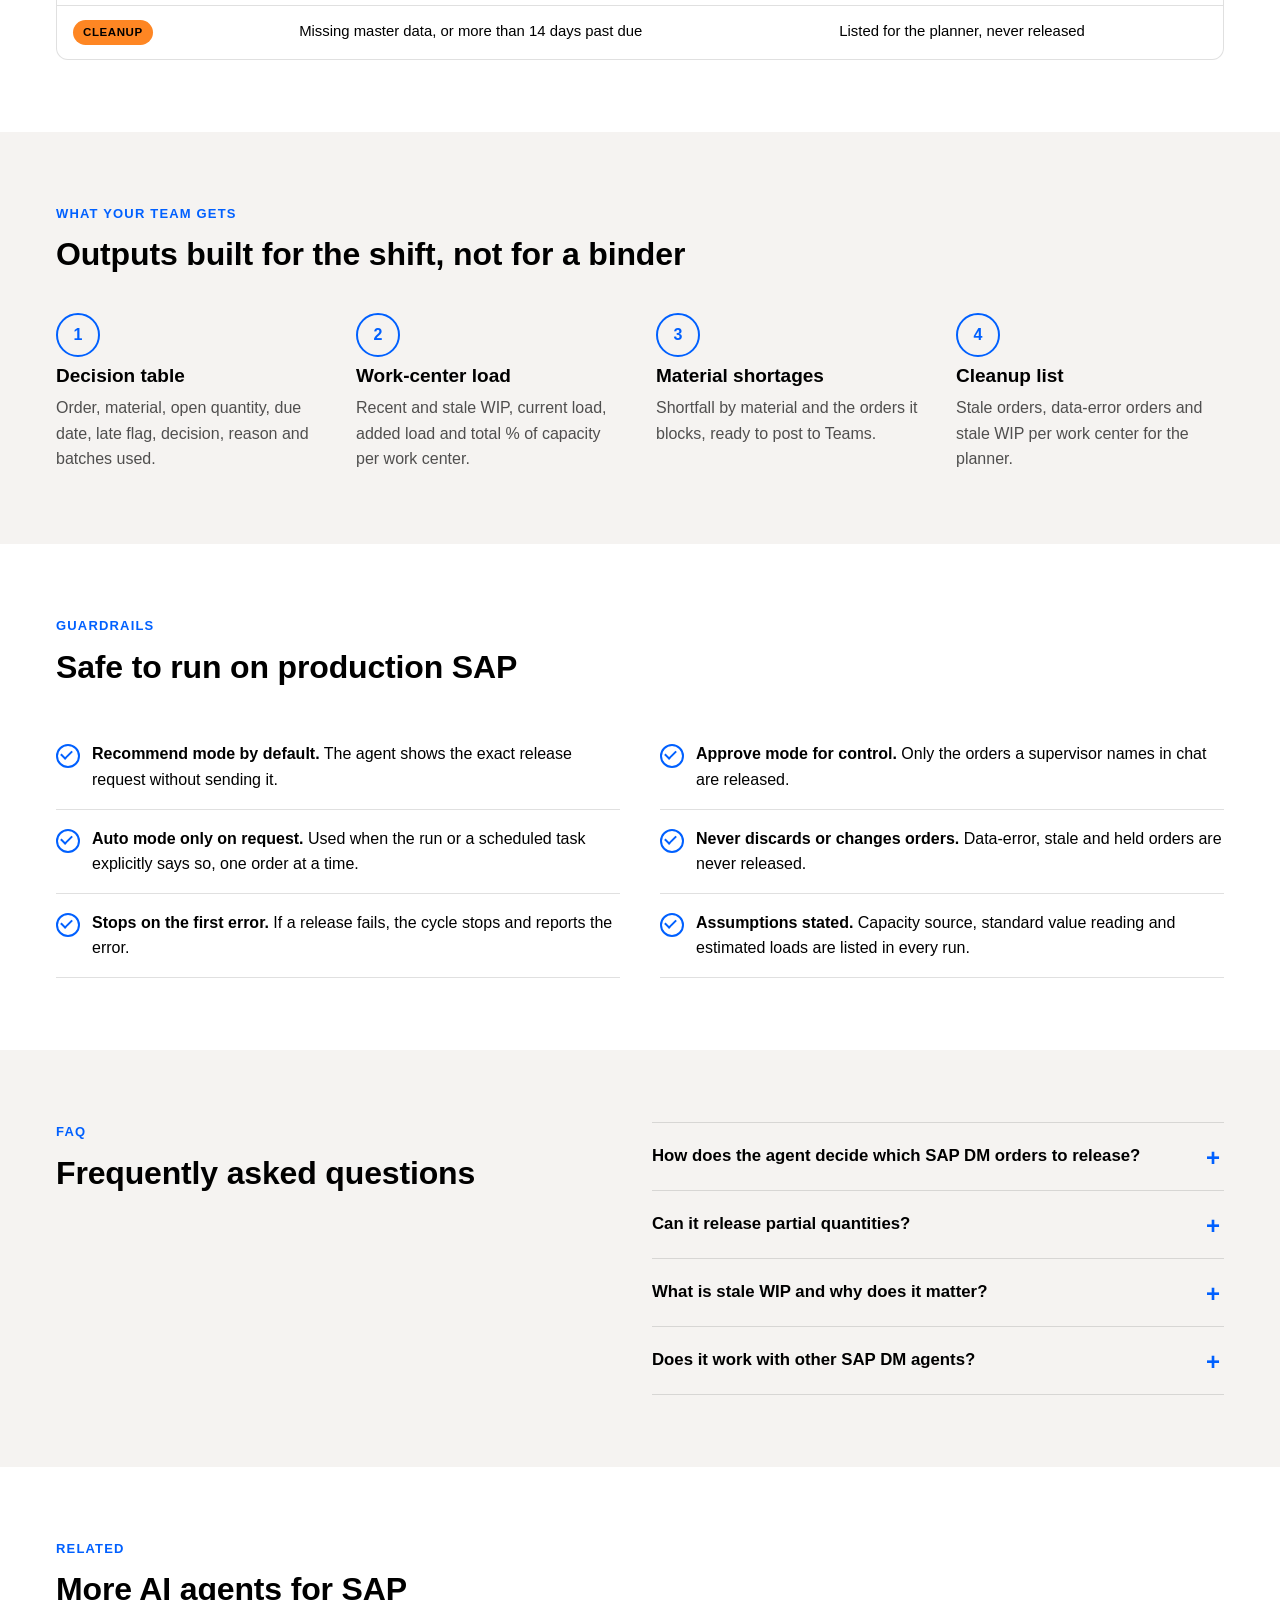
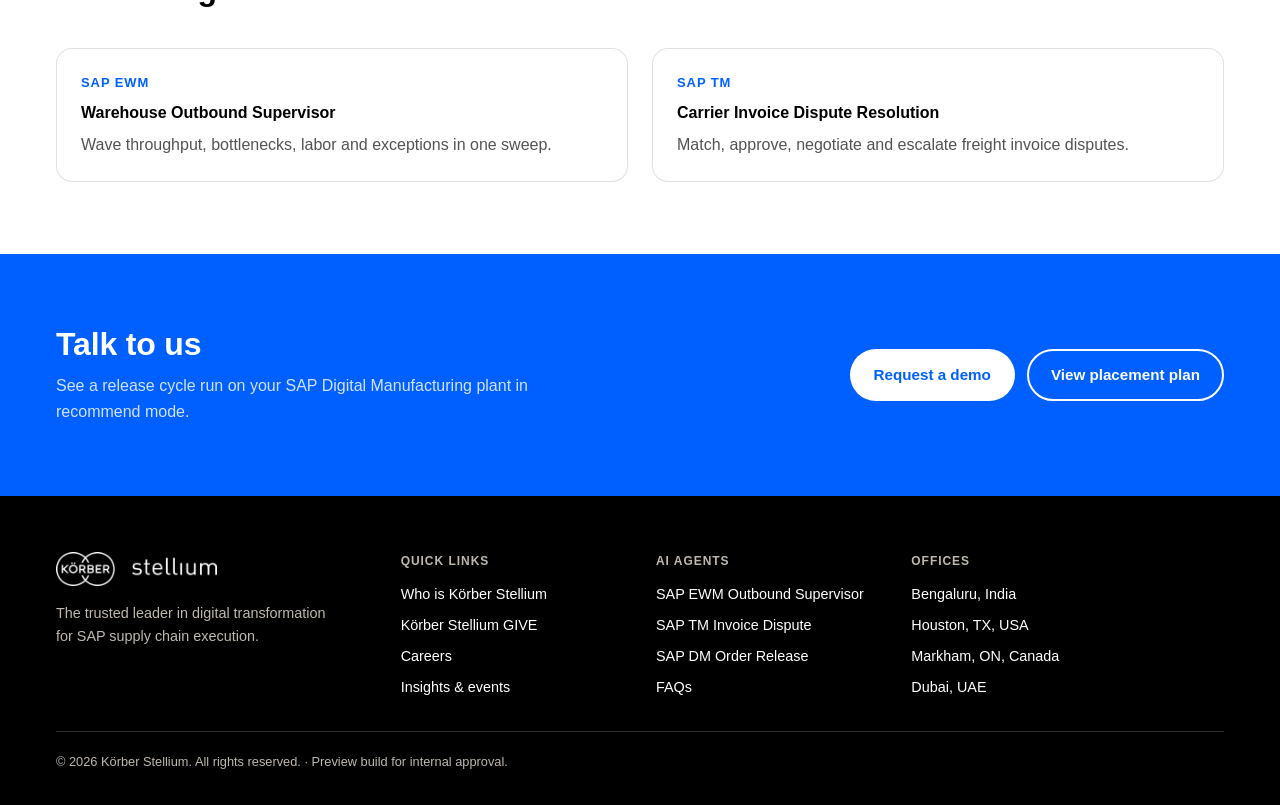
==== commit df03f478: "remove" ====
--- a/dm-order-release-agent.html
+++ b/dm-order-release-agent.html
@@ -1,62 +1,413 @@
-<!doctype html><html lang="en"><head><meta charset="utf-8"><meta name="viewport" content="width=device-width, initial-scale=1, viewport-fit=cover"><title>SAP DM Order Release AI Agent | Körber Stellium</title>
-<meta name="claude:viewport-fit-sides" content="cover">
-<meta name="description" content="AI agent for SAP Digital Manufacturing: checks material, load and WIP, then recommends or releases the next best production orders.">
-<meta name="keywords" content="SAP Digital Manufacturing order release, SAP DM AI agent, production order dispatch, MES order release automation, WIP capacity check">
-<meta name="robots" content="noindex, nofollow"><!-- preview only: switch to "index, follow" on koerber-stellium.com -->
-<link rel="canonical" href="https://koerber-stellium.com/our-services/innovation/ai-agents/sap-dm-order-release-agent/">
-<meta property="og:type" content="website"><meta property="og:site_name" content="Körber Stellium">
-<meta property="og:title" content="SAP DM Order Release AI Agent | Körber Stellium"><meta property="og:description" content="AI agent for SAP Digital Manufacturing: checks material, load and WIP, then recommends or releases the next best production orders."><meta property="og:url" content="https://koerber-stellium.com/our-services/innovation/ai-agents/sap-dm-order-release-agent/">
-<meta property="og:image" content="https://koerber-stellium.com/wp-content/uploads/ai-agents/dm-order-release-agent.jpg"><meta property="og:image:width" content="1280"><meta property="og:image:height" content="720"><meta property="og:image:alt" content="SAP DM Order Release AI Agent | Körber Stellium"><meta name="twitter:card" content="summary_large_image"><meta name="twitter:image" content="https://koerber-stellium.com/wp-content/uploads/ai-agents/dm-order-release-agent.jpg"><meta name="twitter:title" content="SAP DM Order Release AI Agent | Körber Stellium"><meta name="twitter:description" content="AI agent for SAP Digital Manufacturing: checks material, load and WIP, then recommends or releases the next best production orders.">
-<link rel="preconnect" href="https://fonts.googleapis.com"><link rel="stylesheet" href="https://fonts.googleapis.com/css2?family=IBM+Plex+Mono:wght@400;600&display=swap"><link rel="stylesheet" href="styles.css"><script type="application/ld+json">{"@context": "https://schema.org", "@type": "BreadcrumbList", "itemListElement": [{"@type": "ListItem", "position": 1, "name": "Home", "item": "https://koerber-stellium.com/"}, {"@type": "ListItem", "position": 2, "name": "Services", "item": "https://koerber-stellium.com/our-services/"}, {"@type": "ListItem", "position": 3, "name": "Innovation", "item": "https://koerber-stellium.com/our-services/innovation/"}, {"@type": "ListItem", "position": 4, "name": "AI Agents", "item": "https://koerber-stellium.com/our-services/innovation/ai-agents/"}, {"@type": "ListItem", "position": 5, "name": "DM Order Release", "item": "https://koerber-stellium.com/our-services/innovation/ai-agents/sap-dm-order-release-agent/"}]}</script><script type="application/ld+json">{"@context": "https://schema.org", "@type": "FAQPage", "mainEntity": [{"@type": "Question", "name": "How does the agent decide which SAP DM orders to release?", "acceptedAnswer": {"@type": "Answer", "text": "It screens orders due in the release window, checks material availability and work-center load, ranks them by due date, priority and open quantity, and releases those that fit within the limits."}}, {"@type": "Question", "name": "Can it release partial quantities?", "acceptedAnswer": {"@type": "Answer", "text": "Yes. If the full quantity would exceed a work-center limit, it tries a partial quantity that fits before holding the order."}}, {"@type": "Question", "name": "What is stale WIP and why does it matter?", "acceptedAnswer": {"@type": "Answer", "text": "Work in progress with no activity for more than 48 hours. The agent counts them separately so old, open jobs do not block new releases."}}, {"@type": "Question", "name": "Does it work with other SAP DM agents?", "acceptedAnswer": {"@type": "Answer", "text": "Yes. It works alongside the DM Supervisor agent for shop-floor monitoring and the Breakdown Recovery agent, which plans recovery when a machine goes down."}}]}</script><script type="application/ld+json">{"@context": "https://schema.org", "@type": "VideoObject", "name": "SAP DM Order Release AI Agent in action", "description": "How the order release assistant decides which SAP Digital Manufacturing orders to release next.", "thumbnailUrl": "https://koerber-stellium.com/wp-content/uploads/ai-agents/dm-order-release-agent.jpg", "contentUrl": "https://koerber-stellium.com/wp-content/uploads/ai-agents/dm-order-release-agent.mp4", "uploadDate": "2026-10-21", "duration": "PT30S", "publisher": {"@type": "Organization", "name": "Körber Stellium"}}</script><script type="application/ld+json">{"@context": "https://schema.org", "@type": "SoftwareApplication", "name": "Körber Stellium SAP DM Order Release AI Agent", "applicationCategory": "BusinessApplication", "operatingSystem": "SAP S/4HANA, SAP BTP", "description": "AI agent that checks material, load and WIP in SAP Digital Manufacturing and recommends or releases production orders.", "url": "https://koerber-stellium.com/our-services/innovation/ai-agents/sap-dm-order-release-agent/", "provider": {"@type": "Organization", "name": "Körber Stellium", "url": "https://koerber-stellium.com/"}}</script></head><body><div class="review"><div class="wrap"><b>Preview for review</b><span>Not live · proposed pages for koerber-stellium.com</span><nav aria-label="Preview pages"><a href="index.html">AI Agents hub</a><a href="ewm-outbound-supervisor-agent.html">EWM Outbound Supervisor</a><a href="tm-invoice-dispute-agent.html">TM Invoice Dispute</a><a href="dm-order-release-agent.html" aria-current="page">DM Order Release</a><a href="placement-plan.html">Placement &amp; SEO plan</a></nav></div></div><header class="site"><div class="wrap">
-<a class="logo" href="index.html" aria-label="Körber Stellium home"><img src="logo-black.png" alt="Körber Stellium" width="180" height="38"></a>
-<nav class="mainnav" aria-label="Main"><a href="https://koerber-stellium.com/who-is-korber-stellium/">About us</a><a class="on" href="https://koerber-stellium.com/our-services/">Services</a><a href="https://koerber-stellium.com/our-solutions/">Solutions</a><a href="https://koerber-stellium.com/insights-events/">Insights &amp; events</a><a href="https://koerber-stellium.com/careers-at-stellium/">Careers</a></nav>
-<a class="btn btn-blue" href="https://koerber-stellium.com/contact-us/">Request a Demo</a>
-</div></header><nav class="crumbs wrap" aria-label="Breadcrumb"><ol><li><a href="https://koerber-stellium.com/">Home</a></li><li><a href="https://koerber-stellium.com/our-services/">Services</a></li><li><a href="https://koerber-stellium.com/our-services/innovation/">Innovation</a></li><li><a href="index.html">AI Agents</a></li><li><span aria-current=page>DM Order Release</span></li></ol></nav>
-<main>
-<section class="hero"><div class="rings" aria-hidden="true"><i></i><i></i></div><div class="wrap">
-<div class="copy"><p class="eyebrow">SAP Digital Manufacturing · Order release</p><h1>Release the right production orders in SAP DM, every cycle</h1><p class="lead">The agent checks material, work-center load and work in progress before any order reaches the shop floor. It recommends the next best orders, or releases them once a supervisor approves.</p>
-<div class="ctas"><a class="btn btn-white" href="https://koerber-stellium.com/contact-us/">Request a demo</a><a class="btn btn-ghost" href="#agents">See the agents</a></div></div>
-<div class="console" role="img" aria-label="Example release cycle by the DM agent">
-<div class="bar"><span>Release cycle · example</span><span>recommend mode</span></div>
-<div class="scroll"><table><thead><tr><th>Order</th><th>Due</th><th>Decision</th><th>Reason</th></tr></thead><tbody>
-<tr><td>1000417</td><td>Oct 21</td><td class="k-ok">RELEASE</td><td>Full qty · batch FIFO</td></tr>
-<tr><td>1000422</td><td>Oct 21</td><td class="k-hold">HELD</td><td>Material short 12 kg</td></tr>
-<tr><td>1000425</td><td>Oct 22</td><td class="k-hold">HELD</td><td>Assembly at 91%</td></tr>
-<tr><td>1000431</td><td>Oct 23</td><td class="k-rec">NEXT</td><td>Cycle cap reached</td></tr>
-</tbody></table></div>
-<p class="note">Illustrative data. Decisions follow the agent's release rules.</p></div>
-</div></section>
-<section class="vidsec"><div class="wrap">
-<div class="sec-head"><p class="eyebrow" style="color:var(--blue)">See it in action</p><h2>Watch the assistant work</h2></div>
-<figure class="vid"><video controls playsinline preload="metadata" poster="media/dm-order-release-agent.jpg" aria-label="SAP DM Order Release AI Agent in action"><source src="media/dm-order-release-agent.mp4" type="video/mp4"></video><figcaption>How the order release assistant decides which SAP Digital Manufacturing orders to release next.</figcaption></figure></div></section>
-<section class="cream"><div class="wrap grid2" style="align-items:start;gap:48px">
-<div class="sec-head" style="margin:0"><p class="eyebrow" style="color:var(--blue)">The challenge</p><h2>Releasing by due date alone starves some lines and floods others</h2></div>
-<div class="stack measure"><p>Planners release orders that look urgent, only to find a component is short or the work center is already full. Meanwhile, old test orders and stale work in progress cloud the picture.</p><p>The Order Release & Dispatch assistant runs a full release cycle in SAP Digital Manufacturing. It allocates stock from a shared pool so two orders never count the same kilogram, checks load against capacity, and ignores stale WIP that would distort the numbers.</p></div></div></section>
-<section id="agents"><div class="wrap">
-<div class="sec-head"><p class="eyebrow" style="color:var(--blue)">Meet the agents</p><h2>Four specialist agents, one release decision</h2></div>
-<div class="grid2"><article class="agent"><div class="top"><h3>Candidate Screening</h3><span class="chip c-blue">Agent 1</span></div><p>Finds unreleased orders due in the release window and separates out data errors and long-overdue orders.</p>
-<dl><dt>Reads</dt><dd>Open production orders in SAP DM</dd><dt>Delivers</dt><dd>Candidate list, with stale and data-error orders set aside for cleanup</dd></dl></article><article class="agent"><div class="top"><h3>Material Availability</h3><span class="chip c-blue">Agent 2</span></div><p>Checks every component against available inventory, oldest batch first.</p>
-<dl><dt>Reads</dt><dd>Bills of material and live inventory</dd><dt>Delivers</dt><dd>Shortfalls by material and the batches each order will use</dd></dl></article><article class="agent"><div class="top"><h3>Load &amp; WIP Capacity</h3><span class="chip c-blue">Agent 3</span></div><p>Adds setup and machine time to each work center and counts only recent work in progress.</p>
-<dl><dt>Reads</dt><dd>Planned run times and work in progress</dd><dt>Delivers</dt><dd>Load per work center as % of capacity</dd></dl></article><article class="agent"><div class="top"><h3>Rank &amp; Release</h3><span class="chip c-blue">Agent 4</span></div><p>Ranks by due date, priority and size, then releases full or partial quantities that fit.</p>
-<dl><dt>Reads</dt><dd>Results of agents 1 to 3</dd><dt>Delivers</dt><dd>Decision table and the exact release request</dd></dl></article></div></div></section>
-<section><div class="wrap">
-<div class="sec-head"><p class="eyebrow" style="color:var(--blue)">Business rules</p><h2>Clear decisions with configurable limits</h2><p>Every candidate gets one decision. Defaults are shown below and can be changed for each run.</p></div>
-<div class="tblwrap"><table class="tbl"><thead><tr><th>Decision</th><th>When</th><th>Default setting</th></tr></thead><tbody><tr><td><span class="chip c-ok">Release</span></td><td>Material available and load fits</td><td>Up to 5 orders per cycle</td></tr><tr><td><span class="chip c-advise">Held: material</span></td><td>Any component is short after earlier allocations</td><td>Shared stock pool, FIFO batches</td></tr><tr><td><span class="chip c-rec">Held: capacity</span></td><td>A work center would pass its load or WIP limit</td><td>85% of shift capacity per work center</td></tr><tr><td><span class="chip c-watch">Next cycle</span></td><td>Fits, but the cycle cap was reached</td><td>Release window of 3 days ahead</td></tr><tr><td><span class="chip c-esc">Cleanup</span></td><td>Missing master data, or more than 14 days past due</td><td>Listed for the planner, never released</td></tr></tbody></table></div></div></section>
-<section class="cream"><div class="wrap">
-<div class="sec-head"><p class="eyebrow" style="color:var(--blue)">What your team gets</p><h2>Outputs built for the shift, not for a binder</h2></div>
-<div class="grid4"><div class="feat"><div class="ico" aria-hidden="true">1</div><h3>Decision table</h3><p>Order, material, open quantity, due date, late flag, decision, reason and batches used.</p></div><div class="feat"><div class="ico" aria-hidden="true">2</div><h3>Work-center load</h3><p>Recent and stale WIP, current load, added load and total % of capacity per work center.</p></div><div class="feat"><div class="ico" aria-hidden="true">3</div><h3>Material shortages</h3><p>Shortfall by material and the orders it blocks, ready to post to Teams.</p></div><div class="feat"><div class="ico" aria-hidden="true">4</div><h3>Cleanup list</h3><p>Stale orders, data-error orders and stale WIP per work center for the planner.</p></div></div></div></section>
-<section><div class="wrap">
-<div class="sec-head"><p class="eyebrow" style="color:var(--blue)">Guardrails</p><h2>Safe to run on production SAP</h2></div>
-<ul class="guards"><li><b>Recommend mode by default.</b> The agent shows the exact release request without sending it.</li><li><b>Approve mode for control.</b> Only the orders a supervisor names in chat are released.</li><li><b>Auto mode only on request.</b> Used when the run or a scheduled task explicitly says so, one order at a time.</li><li><b>Never discards or changes orders.</b> Data-error, stale and held orders are never released.</li><li><b>Stops on the first error.</b> If a release fails, the cycle stops and reports the error.</li><li><b>Assumptions stated.</b> Capacity source, standard value reading and estimated loads are listed in every run.</li></ul></div></section>
-<section class="cream"><div class="wrap grid2" style="align-items:start">
-<div class="sec-head" style="margin:0"><p class="eyebrow" style="color:var(--blue)">FAQ</p><h2>Frequently asked questions</h2></div>
-<div class="faq"><details><summary>How does the agent decide which SAP DM orders to release?</summary><p>It screens orders due in the release window, checks material availability and work-center load, ranks them by due date, priority and open quantity, and releases those that fit within the limits.</p></details><details><summary>Can it release partial quantities?</summary><p>Yes. If the full quantity would exceed a work-center limit, it tries a partial quantity that fits before holding the order.</p></details><details><summary>What is stale WIP and why does it matter?</summary><p>Work in progress with no activity for more than 48 hours. The agent counts them separately so old, open jobs do not block new releases.</p></details><details><summary>Does it work with other SAP DM agents?</summary><p>Yes. It works alongside the DM Supervisor agent for shop-floor monitoring and the Breakdown Recovery agent, which plans recovery when a machine goes down.</p></details></div></div></section>
-<section><div class="wrap"><div class="sec-head"><p class="eyebrow" style="color:var(--blue)">Related</p><h2>More AI agents for SAP</h2></div><div class="related"><a href="ewm-outbound-supervisor-agent.html"><span>SAP EWM</span><b>Warehouse Outbound Supervisor</b><p style="color:var(--muted)">Wave throughput, bottlenecks, labor and exceptions in one sweep.</p></a><a href="tm-invoice-dispute-agent.html"><span>SAP TM</span><b>Carrier Invoice Dispute Resolution</b><p style="color:var(--muted)">Match, approve, negotiate and escalate freight invoice disputes.</p></a></div></div></section>
-</main><section class="talk"><div class="wrap"><div><h2>Talk to us</h2><p>See a release cycle run on your SAP Digital Manufacturing plant in recommend mode.</p></div>
-<div style="display:flex;gap:12px;flex-wrap:wrap"><a class="btn btn-white" href="https://koerber-stellium.com/contact-us/">Request a demo</a><a class="btn btn-ghost" href="placement-plan.html">View placement plan</a></div></div></section><footer><div class="wrap">
-<div class="stack"><a class="logo" href="index.html"><img src="logo-white.png" alt="Körber Stellium" width="160" height="34"></a><p style="color:var(--pebble);max-width:34ch">The trusted leader in digital transformation for SAP supply chain execution.</p></div>
-<div><h4>Quick links</h4><ul><li><a href="https://koerber-stellium.com/who-is-korber-stellium/">Who is Körber Stellium</a></li><li><a href="https://koerber-stellium.com/stellium-give/">Körber Stellium GIVE</a></li><li><a href="https://koerber-stellium.com/careers-at-stellium/">Careers</a></li><li><a href="https://koerber-stellium.com/insights-events/">Insights &amp; events</a></li></ul></div>
-<div><h4>AI agents</h4><ul><li><a href="ewm-outbound-supervisor-agent.html">SAP EWM Outbound Supervisor</a></li><li><a href="tm-invoice-dispute-agent.html">SAP TM Invoice Dispute</a></li><li><a href="dm-order-release-agent.html">SAP DM Order Release</a></li><li><a href="https://koerber-stellium.com/faq/">FAQs</a></li></ul></div>
-<div><h4>Offices</h4><ul><li>Bengaluru, India</li><li>Houston, TX, USA</li><li>Markham, ON, Canada</li><li>Dubai, UAE</li></ul></div>
-<p class="legal">© 2026 Körber Stellium. All rights reserved. · Preview build for internal approval.</p>
-</div></footer></body></html>+<!doctype html>
+<html lang="en">
+
+<head>
+    <meta charset="utf-8">
+    <meta name="viewport" content="width=device-width, initial-scale=1, viewport-fit=cover">
+    <title>SAP DM Order Release AI Agent | Körber Stellium</title>
+    <meta name="claude:viewport-fit-sides" content="cover">
+    <meta name="description"
+        content="AI agent for SAP Digital Manufacturing: checks material, load and WIP, then recommends or releases the next best production orders.">
+    <meta name="keywords"
+        content="SAP Digital Manufacturing order release, SAP DM AI agent, production order dispatch, MES order release automation, WIP capacity check">
+    <meta name="robots" content="noindex, nofollow">
+    <!-- preview only: switch to "index, follow" on koerber-stellium.com -->
+    <link rel="canonical"
+        href="https://koerber-stellium.com/our-services/innovation/ai-agents/sap-dm-order-release-agent/">
+    <meta property="og:type" content="website">
+    <meta property="og:site_name" content="Körber Stellium">
+    <meta property="og:title" content="SAP DM Order Release AI Agent | Körber Stellium">
+    <meta property="og:description"
+        content="AI agent for SAP Digital Manufacturing: checks material, load and WIP, then recommends or releases the next best production orders.">
+    <meta property="og:url"
+        content="https://koerber-stellium.com/our-services/innovation/ai-agents/sap-dm-order-release-agent/">
+    <meta property="og:image"
+        content="https://koerber-stellium.com/wp-content/uploads/ai-agents/dm-order-release-agent.jpg">
+    <meta property="og:image:width" content="1280">
+    <meta property="og:image:height" content="720">
+    <meta property="og:image:alt" content="SAP DM Order Release AI Agent | Körber Stellium">
+    <meta name="twitter:card" content="summary_large_image">
+    <meta name="twitter:image"
+        content="https://koerber-stellium.com/wp-content/uploads/ai-agents/dm-order-release-agent.jpg">
+    <meta name="twitter:title" content="SAP DM Order Release AI Agent | Körber Stellium">
+    <meta name="twitter:description"
+        content="AI agent for SAP Digital Manufacturing: checks material, load and WIP, then recommends or releases the next best production orders.">
+    <link rel="preconnect" href="https://fonts.googleapis.com">
+    <link rel="stylesheet" href="https://fonts.googleapis.com/css2?family=IBM+Plex+Mono:wght@400;600&display=swap">
+    <link rel="stylesheet" href="styles.css">
+    <script
+        type="application/ld+json">{"@context": "https://schema.org", "@type": "BreadcrumbList", "itemListElement": [{"@type": "ListItem", "position": 1, "name": "Home", "item": "https://koerber-stellium.com/"}, {"@type": "ListItem", "position": 2, "name": "Services", "item": "https://koerber-stellium.com/our-services/"}, {"@type": "ListItem", "position": 3, "name": "Innovation", "item": "https://koerber-stellium.com/our-services/innovation/"}, {"@type": "ListItem", "position": 4, "name": "AI Agents", "item": "https://koerber-stellium.com/our-services/innovation/ai-agents/"}, {"@type": "ListItem", "position": 5, "name": "DM Order Release", "item": "https://koerber-stellium.com/our-services/innovation/ai-agents/sap-dm-order-release-agent/"}]}</script>
+    <script
+        type="application/ld+json">{"@context": "https://schema.org", "@type": "FAQPage", "mainEntity": [{"@type": "Question", "name": "How does the agent decide which SAP DM orders to release?", "acceptedAnswer": {"@type": "Answer", "text": "It screens orders due in the release window, checks material availability and work-center load, ranks them by due date, priority and open quantity, and releases those that fit within the limits."}}, {"@type": "Question", "name": "Can it release partial quantities?", "acceptedAnswer": {"@type": "Answer", "text": "Yes. If the full quantity would exceed a work-center limit, it tries a partial quantity that fits before holding the order."}}, {"@type": "Question", "name": "What is stale WIP and why does it matter?", "acceptedAnswer": {"@type": "Answer", "text": "Work in progress with no activity for more than 48 hours. The agent counts them separately so old, open jobs do not block new releases."}}, {"@type": "Question", "name": "Does it work with other SAP DM agents?", "acceptedAnswer": {"@type": "Answer", "text": "Yes. It works alongside the DM Supervisor agent for shop-floor monitoring and the Breakdown Recovery agent, which plans recovery when a machine goes down."}}]}</script>
+    <script
+        type="application/ld+json">{"@context": "https://schema.org", "@type": "VideoObject", "name": "SAP DM Order Release AI Agent in action", "description": "How the order release assistant decides which SAP Digital Manufacturing orders to release next.", "thumbnailUrl": "https://koerber-stellium.com/wp-content/uploads/ai-agents/dm-order-release-agent.jpg", "contentUrl": "https://koerber-stellium.com/wp-content/uploads/ai-agents/dm-order-release-agent.mp4", "uploadDate": "2026-10-21", "duration": "PT30S", "publisher": {"@type": "Organization", "name": "Körber Stellium"}}</script>
+    <script
+        type="application/ld+json">{"@context": "https://schema.org", "@type": "SoftwareApplication", "name": "Körber Stellium SAP DM Order Release AI Agent", "applicationCategory": "BusinessApplication", "operatingSystem": "SAP S/4HANA, SAP BTP", "description": "AI agent that checks material, load and WIP in SAP Digital Manufacturing and recommends or releases production orders.", "url": "https://koerber-stellium.com/our-services/innovation/ai-agents/sap-dm-order-release-agent/", "provider": {"@type": "Organization", "name": "Körber Stellium", "url": "https://koerber-stellium.com/"}}</script>
+</head>
+
+<body>
+  
+    <header class="site">
+        <div class="wrap">
+            <a class="logo" href="index.html" aria-label="Körber Stellium home"><img src="logo-black.png"
+                    alt="Körber Stellium" width="180" height="38"></a>
+            <nav class="mainnav" aria-label="Main"><a href="https://koerber-stellium.com/who-is-korber-stellium/">About
+                    us</a><a class="on" href="https://koerber-stellium.com/our-services/">Services</a><a
+                    href="https://koerber-stellium.com/our-solutions/">Solutions</a><a
+                    href="https://koerber-stellium.com/insights-events/">Insights &amp; events</a><a
+                    href="https://koerber-stellium.com/careers-at-stellium/">Careers</a></nav>
+            <a class="btn btn-blue" href="https://koerber-stellium.com/contact-us/">Request a Demo</a>
+        </div>
+    </header>
+    <nav class="crumbs wrap" aria-label="Breadcrumb">
+        <ol>
+            <li><a href="https://koerber-stellium.com/">Home</a></li>
+            <li><a href="https://koerber-stellium.com/our-services/">Services</a></li>
+            <li><a href="https://koerber-stellium.com/our-services/innovation/">Innovation</a></li>
+            <li><a href="index.html">AI Agents</a></li>
+            <li><span aria-current=page>DM Order Release</span></li>
+        </ol>
+    </nav>
+    <main>
+        <section class="hero">
+            <div class="rings" aria-hidden="true"><i></i><i></i></div>
+            <div class="wrap">
+                <div class="copy">
+                    <p class="eyebrow">SAP Digital Manufacturing · Order release</p>
+                    <h1>Release the right production orders in SAP DM, every cycle</h1>
+                    <p class="lead">The agent checks material, work-center load and work in progress before any order
+                        reaches the shop floor. It recommends the next best orders, or releases them once a supervisor
+                        approves.</p>
+                    <div class="ctas"><a class="btn btn-white" href="https://koerber-stellium.com/contact-us/">Request a
+                            demo</a><a class="btn btn-ghost" href="#agents">See the agents</a></div>
+                </div>
+                <div class="console" role="img" aria-label="Example release cycle by the DM agent">
+                    <div class="bar"><span>Release cycle · example</span><span>recommend mode</span></div>
+                    <div class="scroll">
+                        <table>
+                            <thead>
+                                <tr>
+                                    <th>Order</th>
+                                    <th>Due</th>
+                                    <th>Decision</th>
+                                    <th>Reason</th>
+                                </tr>
+                            </thead>
+                            <tbody>
+                                <tr>
+                                    <td>1000417</td>
+                                    <td>Oct 21</td>
+                                    <td class="k-ok">RELEASE</td>
+                                    <td>Full qty · batch FIFO</td>
+                                </tr>
+                                <tr>
+                                    <td>1000422</td>
+                                    <td>Oct 21</td>
+                                    <td class="k-hold">HELD</td>
+                                    <td>Material short 12 kg</td>
+                                </tr>
+                                <tr>
+                                    <td>1000425</td>
+                                    <td>Oct 22</td>
+                                    <td class="k-hold">HELD</td>
+                                    <td>Assembly at 91%</td>
+                                </tr>
+                                <tr>
+                                    <td>1000431</td>
+                                    <td>Oct 23</td>
+                                    <td class="k-rec">NEXT</td>
+                                    <td>Cycle cap reached</td>
+                                </tr>
+                            </tbody>
+                        </table>
+                    </div>
+                    <p class="note">Illustrative data. Decisions follow the agent's release rules.</p>
+                </div>
+            </div>
+        </section>
+        <section class="vidsec">
+            <div class="wrap">
+                <div class="sec-head">
+                    <p class="eyebrow" style="color:var(--blue)">See it in action</p>
+                    <h2>Watch the assistant work</h2>
+                </div>
+                <figure class="vid"><video controls playsinline preload="metadata"
+                        poster="media/dm-order-release-agent.jpg" aria-label="SAP DM Order Release AI Agent in action">
+                        <source src="media/dm-order-release-agent.mp4" type="video/mp4">
+                    </video>
+                    <figcaption>How the order release assistant decides which SAP Digital Manufacturing orders to
+                        release next.</figcaption>
+                </figure>
+            </div>
+        </section>
+        <section class="cream">
+            <div class="wrap grid2" style="align-items:start;gap:48px">
+                <div class="sec-head" style="margin:0">
+                    <p class="eyebrow" style="color:var(--blue)">The challenge</p>
+                    <h2>Releasing by due date alone starves some lines and floods others</h2>
+                </div>
+                <div class="stack measure">
+                    <p>Planners release orders that look urgent, only to find a component is short or the work center is
+                        already full. Meanwhile, old test orders and stale work in progress cloud the picture.</p>
+                    <p>The Order Release & Dispatch assistant runs a full release cycle in SAP Digital Manufacturing. It
+                        allocates stock from a shared pool so two orders never count the same kilogram, checks load
+                        against capacity, and ignores stale WIP that would distort the numbers.</p>
+                </div>
+            </div>
+        </section>
+        <section id="agents">
+            <div class="wrap">
+                <div class="sec-head">
+                    <p class="eyebrow" style="color:var(--blue)">Meet the agents</p>
+                    <h2>Four specialist agents, one release decision</h2>
+                </div>
+                <div class="grid2">
+                    <article class="agent">
+                        <div class="top">
+                            <h3>Candidate Screening</h3><span class="chip c-blue">Agent 1</span>
+                        </div>
+                        <p>Finds unreleased orders due in the release window and separates out data errors and
+                            long-overdue orders.</p>
+                        <dl>
+                            <dt>Reads</dt>
+                            <dd>Open production orders in SAP DM</dd>
+                            <dt>Delivers</dt>
+                            <dd>Candidate list, with stale and data-error orders set aside for cleanup</dd>
+                        </dl>
+                    </article>
+                    <article class="agent">
+                        <div class="top">
+                            <h3>Material Availability</h3><span class="chip c-blue">Agent 2</span>
+                        </div>
+                        <p>Checks every component against available inventory, oldest batch first.</p>
+                        <dl>
+                            <dt>Reads</dt>
+                            <dd>Bills of material and live inventory</dd>
+                            <dt>Delivers</dt>
+                            <dd>Shortfalls by material and the batches each order will use</dd>
+                        </dl>
+                    </article>
+                    <article class="agent">
+                        <div class="top">
+                            <h3>Load &amp; WIP Capacity</h3><span class="chip c-blue">Agent 3</span>
+                        </div>
+                        <p>Adds setup and machine time to each work center and counts only recent work in progress.</p>
+                        <dl>
+                            <dt>Reads</dt>
+                            <dd>Planned run times and work in progress</dd>
+                            <dt>Delivers</dt>
+                            <dd>Load per work center as % of capacity</dd>
+                        </dl>
+                    </article>
+                    <article class="agent">
+                        <div class="top">
+                            <h3>Rank &amp; Release</h3><span class="chip c-blue">Agent 4</span>
+                        </div>
+                        <p>Ranks by due date, priority and size, then releases full or partial quantities that fit.</p>
+                        <dl>
+                            <dt>Reads</dt>
+                            <dd>Results of agents 1 to 3</dd>
+                            <dt>Delivers</dt>
+                            <dd>Decision table and the exact release request</dd>
+                        </dl>
+                    </article>
+                </div>
+            </div>
+        </section>
+        <section>
+            <div class="wrap">
+                <div class="sec-head">
+                    <p class="eyebrow" style="color:var(--blue)">Business rules</p>
+                    <h2>Clear decisions with configurable limits</h2>
+                    <p>Every candidate gets one decision. Defaults are shown below and can be changed for each run.</p>
+                </div>
+                <div class="tblwrap">
+                    <table class="tbl">
+                        <thead>
+                            <tr>
+                                <th>Decision</th>
+                                <th>When</th>
+                                <th>Default setting</th>
+                            </tr>
+                        </thead>
+                        <tbody>
+                            <tr>
+                                <td><span class="chip c-ok">Release</span></td>
+                                <td>Material available and load fits</td>
+                                <td>Up to 5 orders per cycle</td>
+                            </tr>
+                            <tr>
+                                <td><span class="chip c-advise">Held: material</span></td>
+                                <td>Any component is short after earlier allocations</td>
+                                <td>Shared stock pool, FIFO batches</td>
+                            </tr>
+                            <tr>
+                                <td><span class="chip c-rec">Held: capacity</span></td>
+                                <td>A work center would pass its load or WIP limit</td>
+                                <td>85% of shift capacity per work center</td>
+                            </tr>
+                            <tr>
+                                <td><span class="chip c-watch">Next cycle</span></td>
+                                <td>Fits, but the cycle cap was reached</td>
+                                <td>Release window of 3 days ahead</td>
+                            </tr>
+                            <tr>
+                                <td><span class="chip c-esc">Cleanup</span></td>
+                                <td>Missing master data, or more than 14 days past due</td>
+                                <td>Listed for the planner, never released</td>
+                            </tr>
+                        </tbody>
+                    </table>
+                </div>
+            </div>
+        </section>
+        <section class="cream">
+            <div class="wrap">
+                <div class="sec-head">
+                    <p class="eyebrow" style="color:var(--blue)">What your team gets</p>
+                    <h2>Outputs built for the shift, not for a binder</h2>
+                </div>
+                <div class="grid4">
+                    <div class="feat">
+                        <div class="ico" aria-hidden="true">1</div>
+                        <h3>Decision table</h3>
+                        <p>Order, material, open quantity, due date, late flag, decision, reason and batches used.</p>
+                    </div>
+                    <div class="feat">
+                        <div class="ico" aria-hidden="true">2</div>
+                        <h3>Work-center load</h3>
+                        <p>Recent and stale WIP, current load, added load and total % of capacity per work center.</p>
+                    </div>
+                    <div class="feat">
+                        <div class="ico" aria-hidden="true">3</div>
+                        <h3>Material shortages</h3>
+                        <p>Shortfall by material and the orders it blocks, ready to post to Teams.</p>
+                    </div>
+                    <div class="feat">
+                        <div class="ico" aria-hidden="true">4</div>
+                        <h3>Cleanup list</h3>
+                        <p>Stale orders, data-error orders and stale WIP per work center for the planner.</p>
+                    </div>
+                </div>
+            </div>
+        </section>
+        <section>
+            <div class="wrap">
+                <div class="sec-head">
+                    <p class="eyebrow" style="color:var(--blue)">Guardrails</p>
+                    <h2>Safe to run on production SAP</h2>
+                </div>
+                <ul class="guards">
+                    <li><b>Recommend mode by default.</b> The agent shows the exact release request without sending it.
+                    </li>
+                    <li><b>Approve mode for control.</b> Only the orders a supervisor names in chat are released.</li>
+                    <li><b>Auto mode only on request.</b> Used when the run or a scheduled task explicitly says so, one
+                        order at a time.</li>
+                    <li><b>Never discards or changes orders.</b> Data-error, stale and held orders are never released.
+                    </li>
+                    <li><b>Stops on the first error.</b> If a release fails, the cycle stops and reports the error.</li>
+                    <li><b>Assumptions stated.</b> Capacity source, standard value reading and estimated loads are
+                        listed in every run.</li>
+                </ul>
+            </div>
+        </section>
+        <section class="cream">
+            <div class="wrap grid2" style="align-items:start">
+                <div class="sec-head" style="margin:0">
+                    <p class="eyebrow" style="color:var(--blue)">FAQ</p>
+                    <h2>Frequently asked questions</h2>
+                </div>
+                <div class="faq">
+                    <details>
+                        <summary>How does the agent decide which SAP DM orders to release?</summary>
+                        <p>It screens orders due in the release window, checks material availability and work-center
+                            load, ranks them by due date, priority and open quantity, and releases those that fit within
+                            the limits.</p>
+                    </details>
+                    <details>
+                        <summary>Can it release partial quantities?</summary>
+                        <p>Yes. If the full quantity would exceed a work-center limit, it tries a partial quantity that
+                            fits before holding the order.</p>
+                    </details>
+                    <details>
+                        <summary>What is stale WIP and why does it matter?</summary>
+                        <p>Work in progress with no activity for more than 48 hours. The agent counts them separately so
+                            old, open jobs do not block new releases.</p>
+                    </details>
+                    <details>
+                        <summary>Does it work with other SAP DM agents?</summary>
+                        <p>Yes. It works alongside the DM Supervisor agent for shop-floor monitoring and the Breakdown
+                            Recovery agent, which plans recovery when a machine goes down.</p>
+                    </details>
+                </div>
+            </div>
+        </section>
+        <section>
+            <div class="wrap">
+                <div class="sec-head">
+                    <p class="eyebrow" style="color:var(--blue)">Related</p>
+                    <h2>More AI agents for SAP</h2>
+                </div>
+                <div class="related"><a href="ewm-outbound-supervisor-agent.html"><span>SAP EWM</span><b>Warehouse
+                            Outbound Supervisor</b>
+                        <p style="color:var(--muted)">Wave throughput, bottlenecks, labor and exceptions in one sweep.
+                        </p>
+                    </a><a href="tm-invoice-dispute-agent.html"><span>SAP TM</span><b>Carrier Invoice Dispute
+                            Resolution</b>
+                        <p style="color:var(--muted)">Match, approve, negotiate and escalate freight invoice disputes.
+                        </p>
+                    </a></div>
+            </div>
+        </section>
+    </main>
+    <section class="talk">
+        <div class="wrap">
+            <div>
+                <h2>Talk to us</h2>
+                <p>See a release cycle run on your SAP Digital Manufacturing plant in recommend mode.</p>
+            </div>
+            <div style="display:flex;gap:12px;flex-wrap:wrap"><a class="btn btn-white"
+                    href="https://koerber-stellium.com/contact-us/">Request a demo</a><a class="btn btn-ghost"
+                    href="placement-plan.html">View placement plan</a></div>
+        </div>
+    </section>
+    <footer>
+        <div class="wrap">
+            <div class="stack"><a class="logo" href="index.html"><img src="logo-white.png" alt="Körber Stellium"
+                        width="160" height="34"></a>
+                <p style="color:var(--pebble);max-width:34ch">The trusted leader in digital transformation for SAP
+                    supply chain execution.</p>
+            </div>
+            <div>
+                <h4>Quick links</h4>
+                <ul>
+                    <li><a href="https://koerber-stellium.com/who-is-korber-stellium/">Who is Körber Stellium</a></li>
+                    <li><a href="https://koerber-stellium.com/stellium-give/">Körber Stellium GIVE</a></li>
+                    <li><a href="https://koerber-stellium.com/careers-at-stellium/">Careers</a></li>
+                    <li><a href="https://koerber-stellium.com/insights-events/">Insights &amp; events</a></li>
+                </ul>
+            </div>
+            <div>
+                <h4>AI agents</h4>
+                <ul>
+                    <li><a href="ewm-outbound-supervisor-agent.html">SAP EWM Outbound Supervisor</a></li>
+                    <li><a href="tm-invoice-dispute-agent.html">SAP TM Invoice Dispute</a></li>
+                    <li><a href="dm-order-release-agent.html">SAP DM Order Release</a></li>
+                    <li><a href="https://koerber-stellium.com/faq/">FAQs</a></li>
+                </ul>
+            </div>
+            <div>
+                <h4>Offices</h4>
+                <ul>
+                    <li>Bengaluru, India</li>
+                    <li>Houston, TX, USA</li>
+                    <li>Markham, ON, Canada</li>
+                    <li>Dubai, UAE</li>
+                </ul>
+            </div>
+            <p class="legal">© 2026 Körber Stellium. All rights reserved. · Preview build for internal approval.</p>
+        </div>
+    </footer>
+</body>
+
+</html>
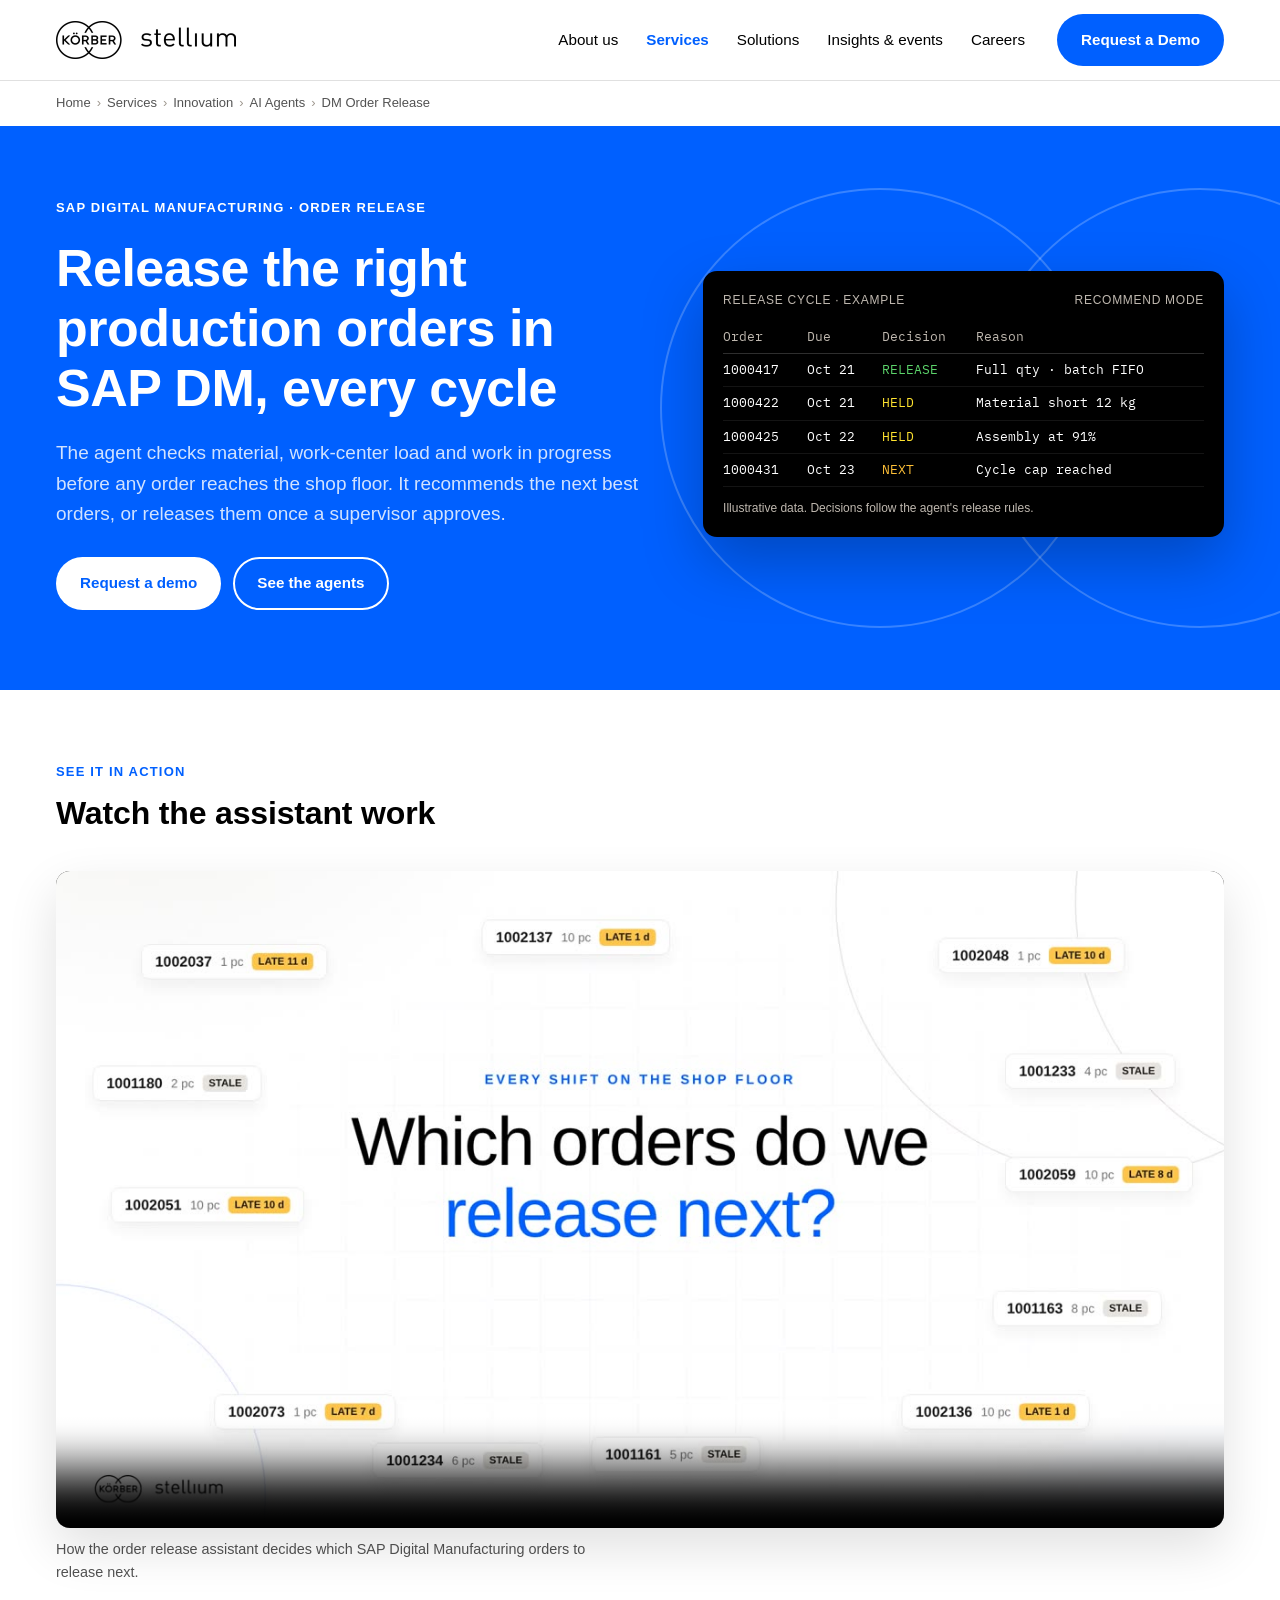
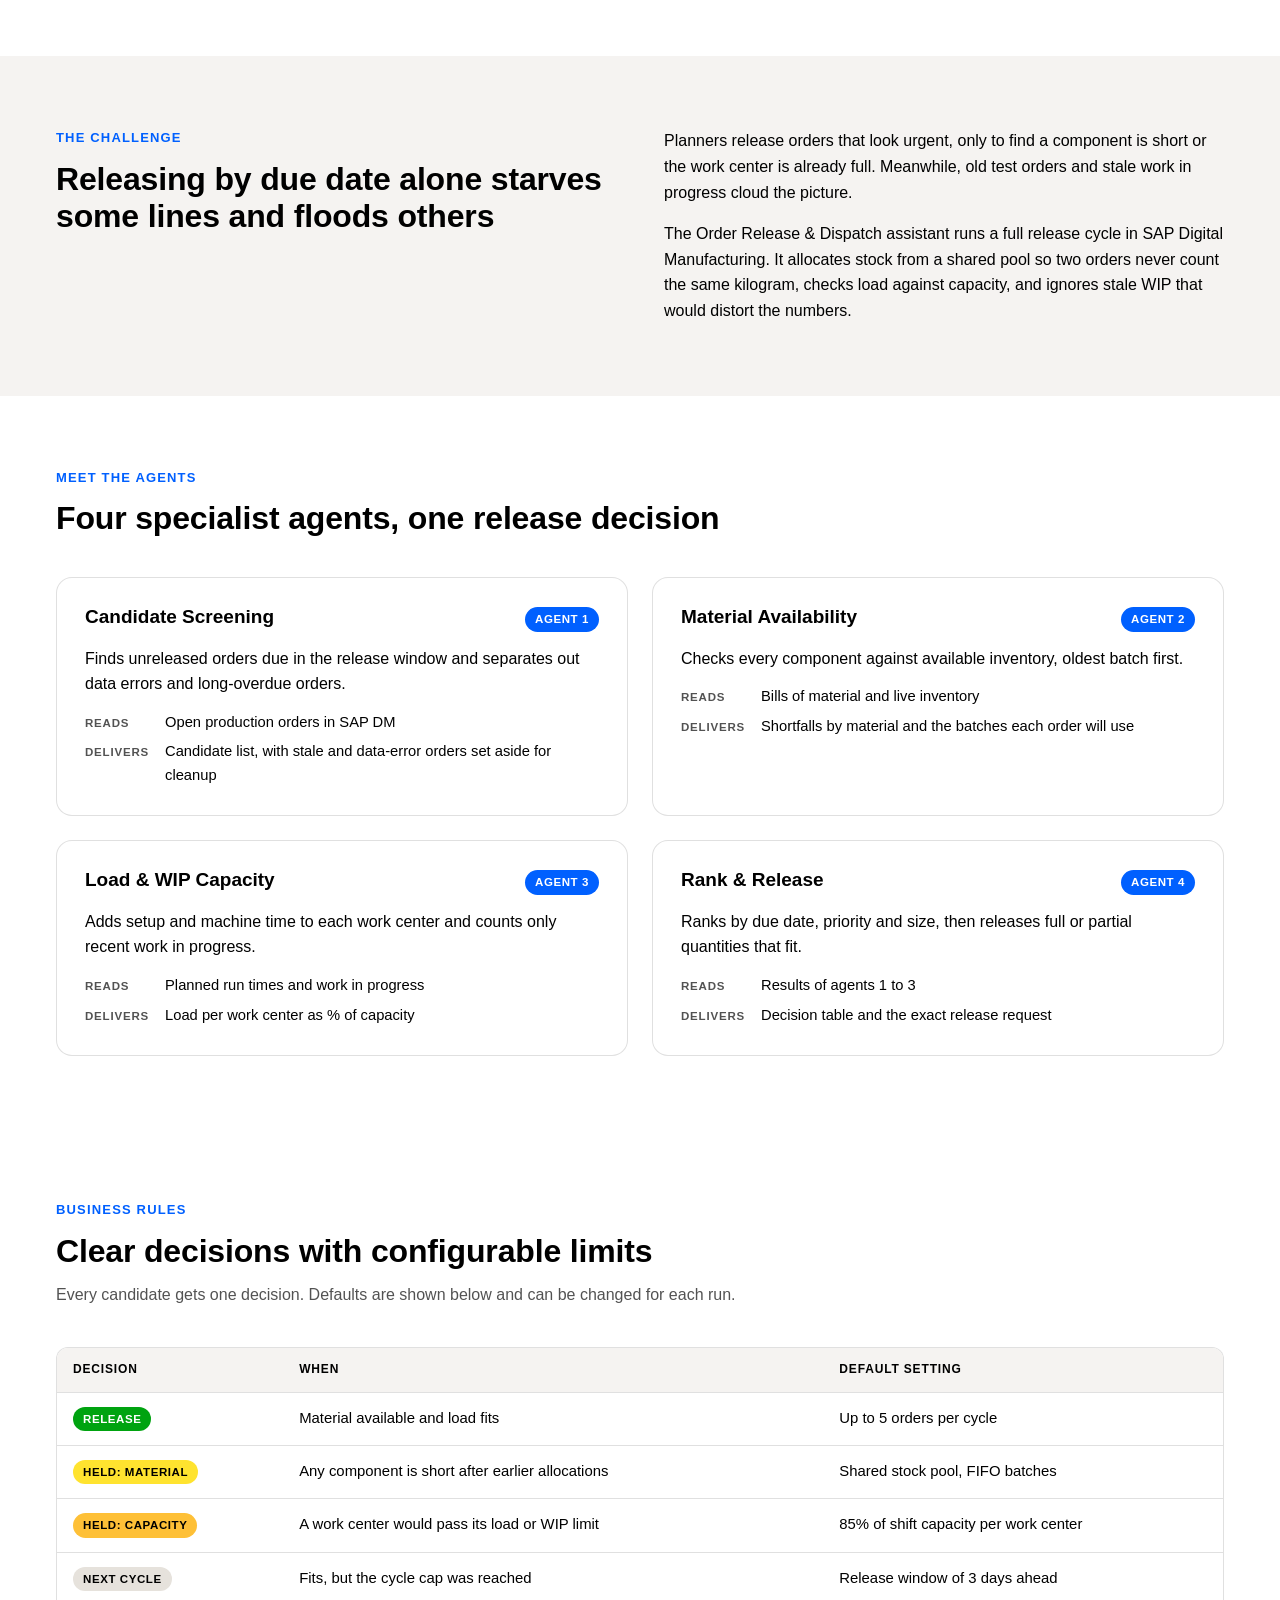
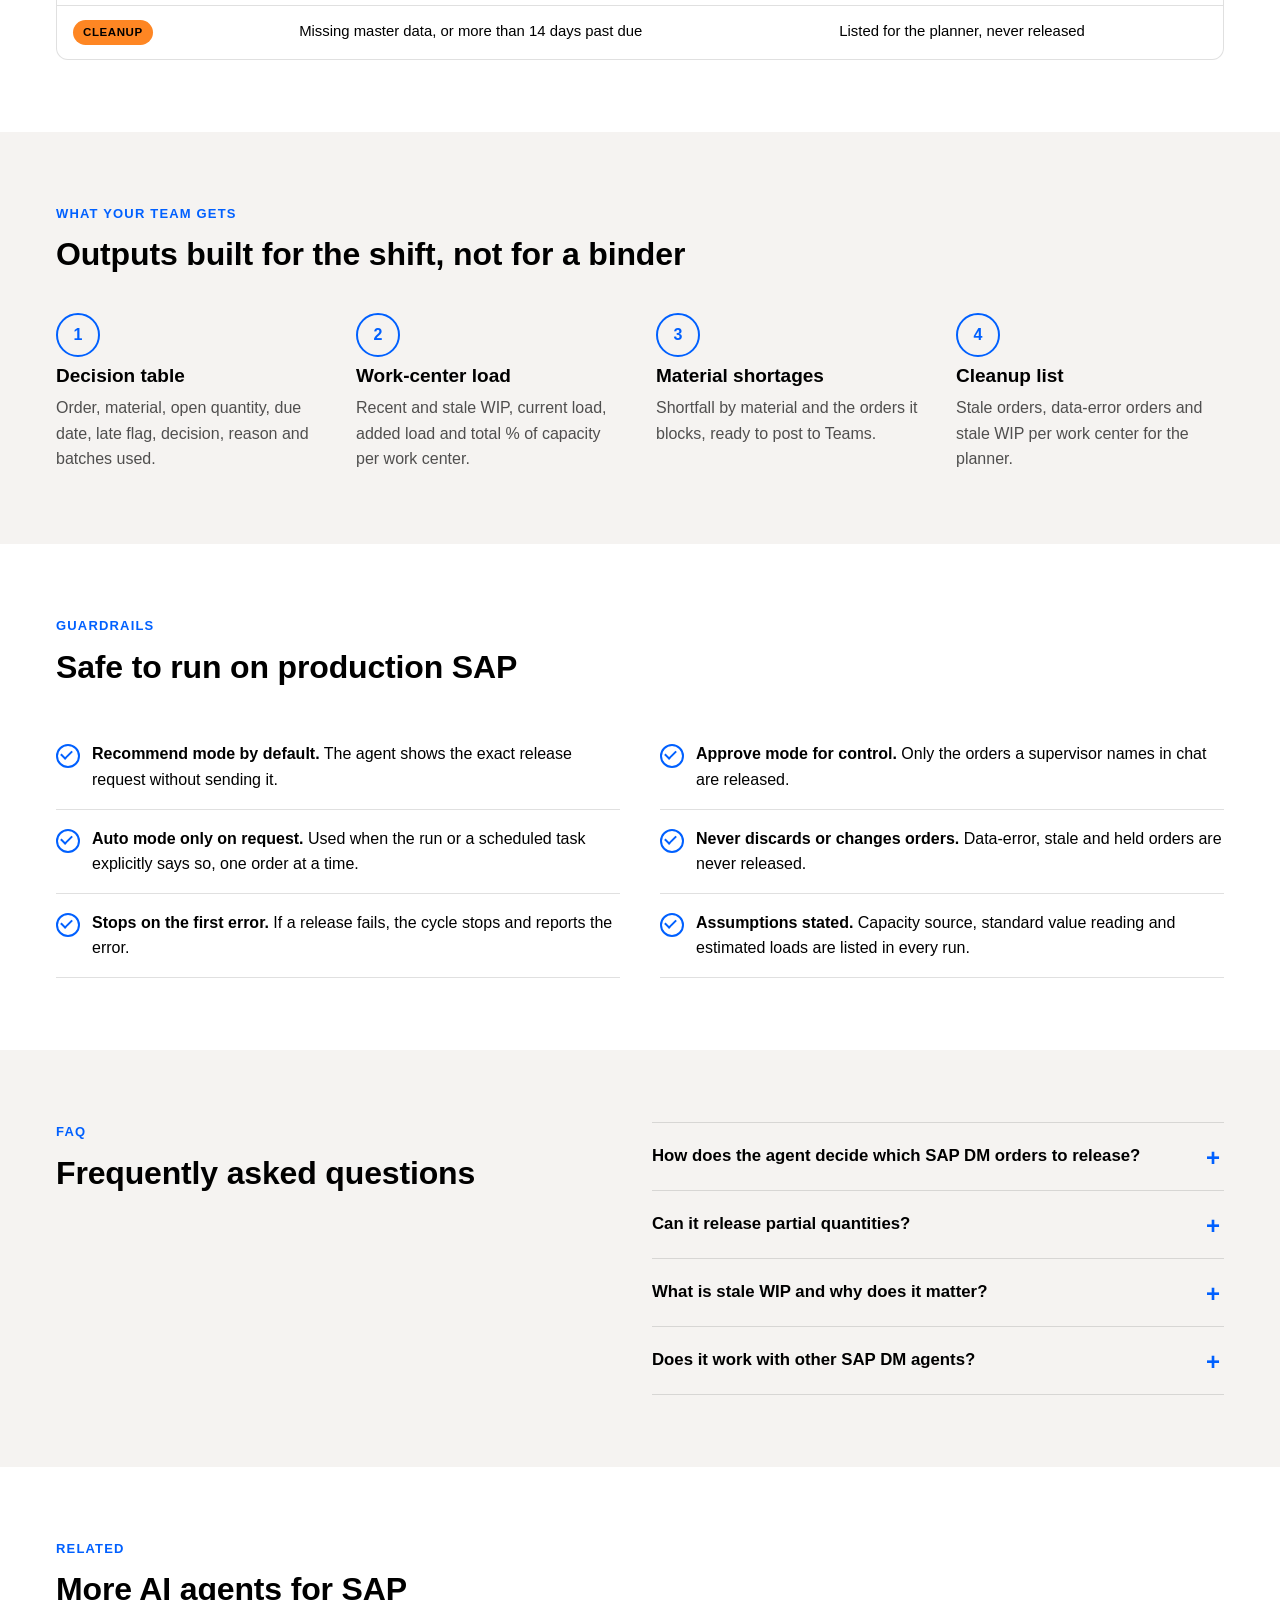
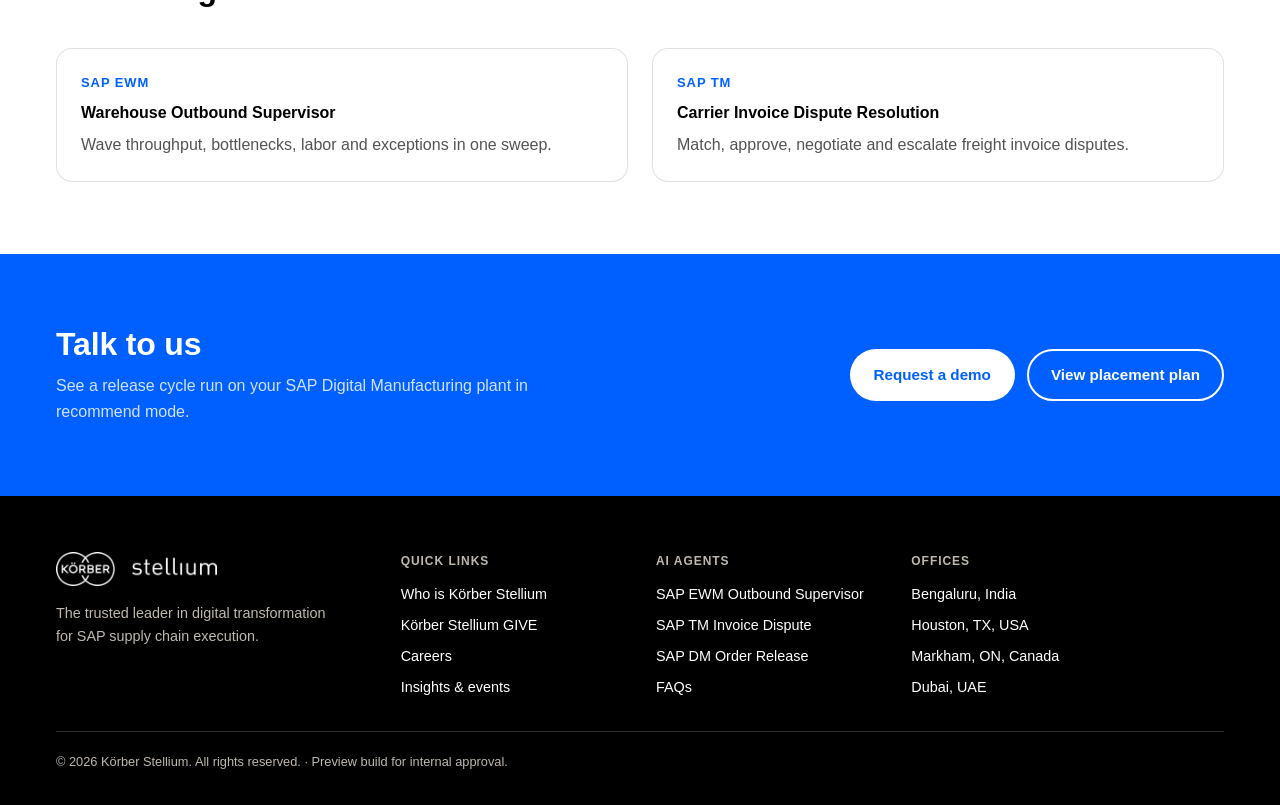
==== commit 4e184ec6: "remove" ====
--- a/dm-order-release-agent.html
+++ b/dm-order-release-agent.html
@@ -53,7 +53,7 @@
                     alt="Körber Stellium" width="180" height="38"></a>
             <nav class="mainnav" aria-label="Main"><a href="https://koerber-stellium.com/who-is-korber-stellium/">About
                     us</a><a class="on" href="https://koerber-stellium.com/our-services/">Services</a><a
-                    href="https://koerber-stellium.com/our-solutions/">Solutions</a><a
+                    href="./our-solutions.html">Solutions</a><a
                     href="https://koerber-stellium.com/insights-events/">Insights &amp; events</a><a
                     href="https://koerber-stellium.com/careers-at-stellium/">Careers</a></nav>
             <a class="btn btn-blue" href="https://koerber-stellium.com/contact-us/">Request a Demo</a>
